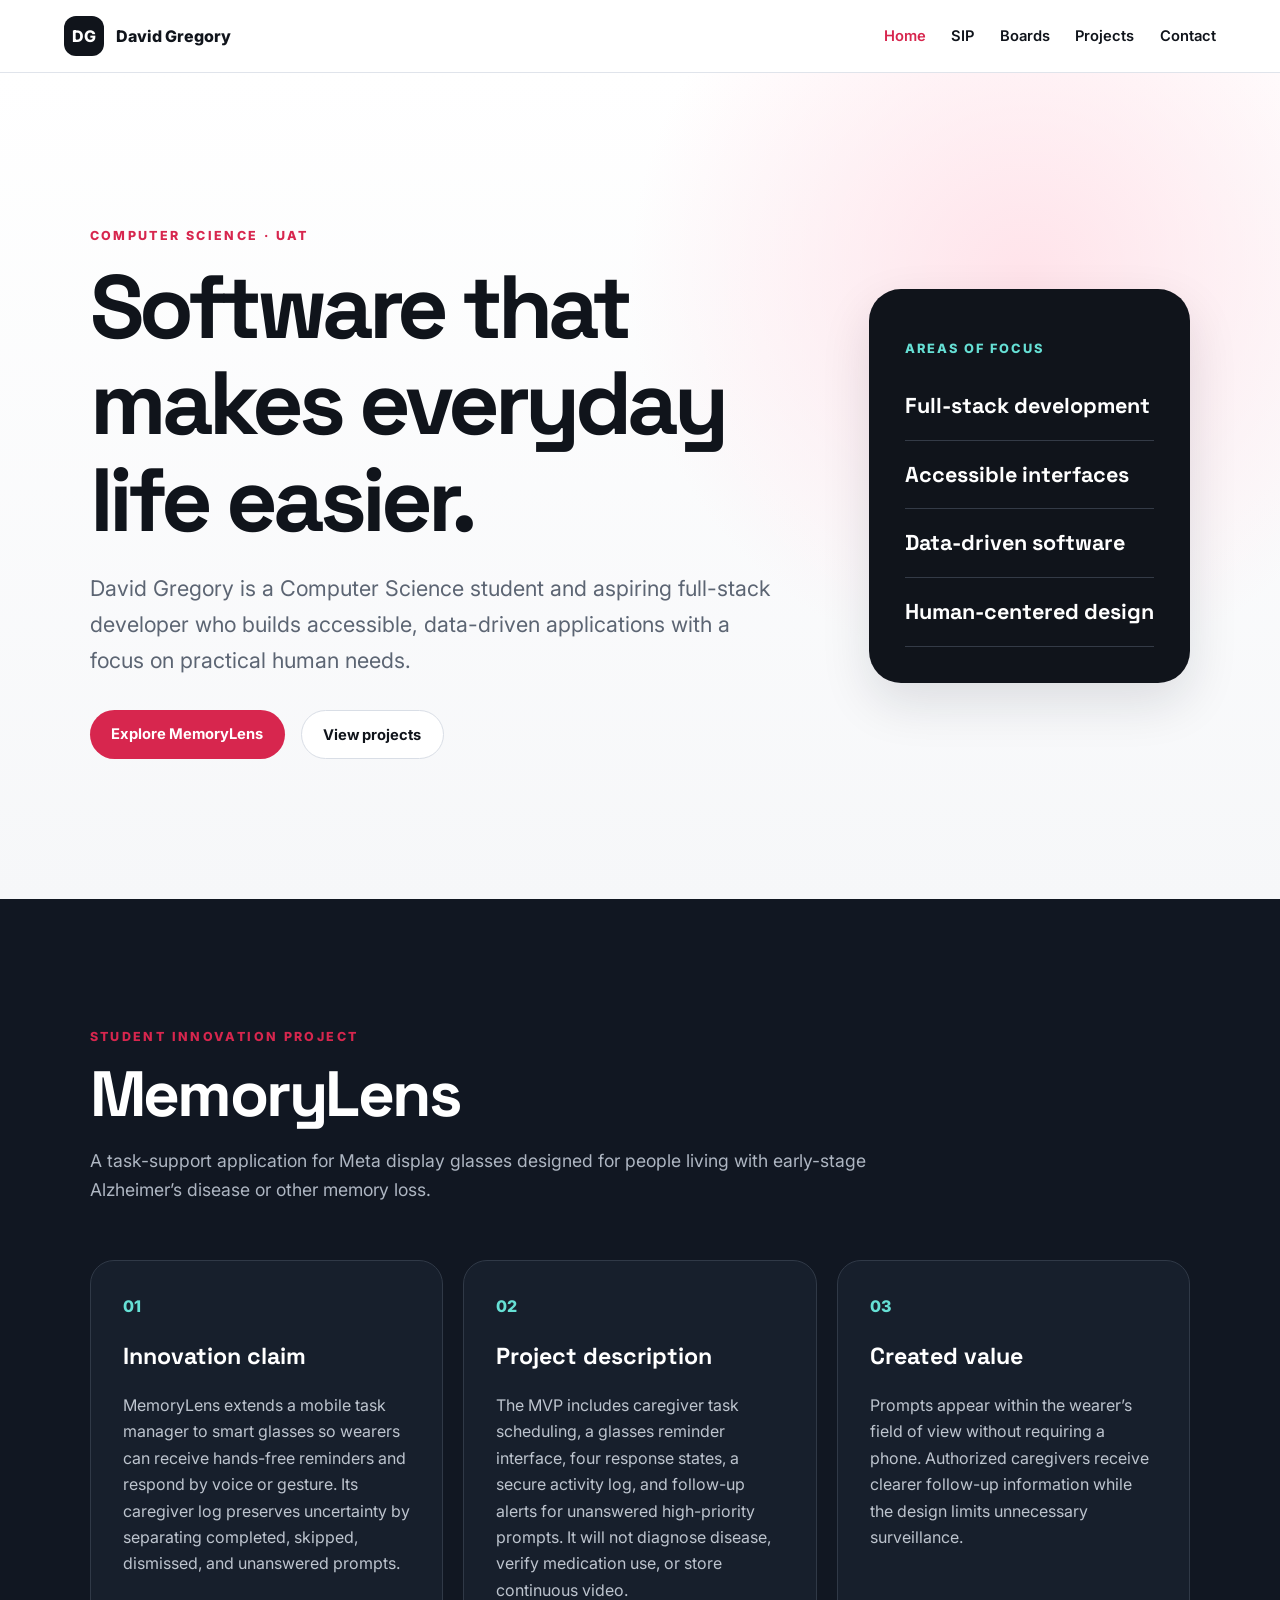
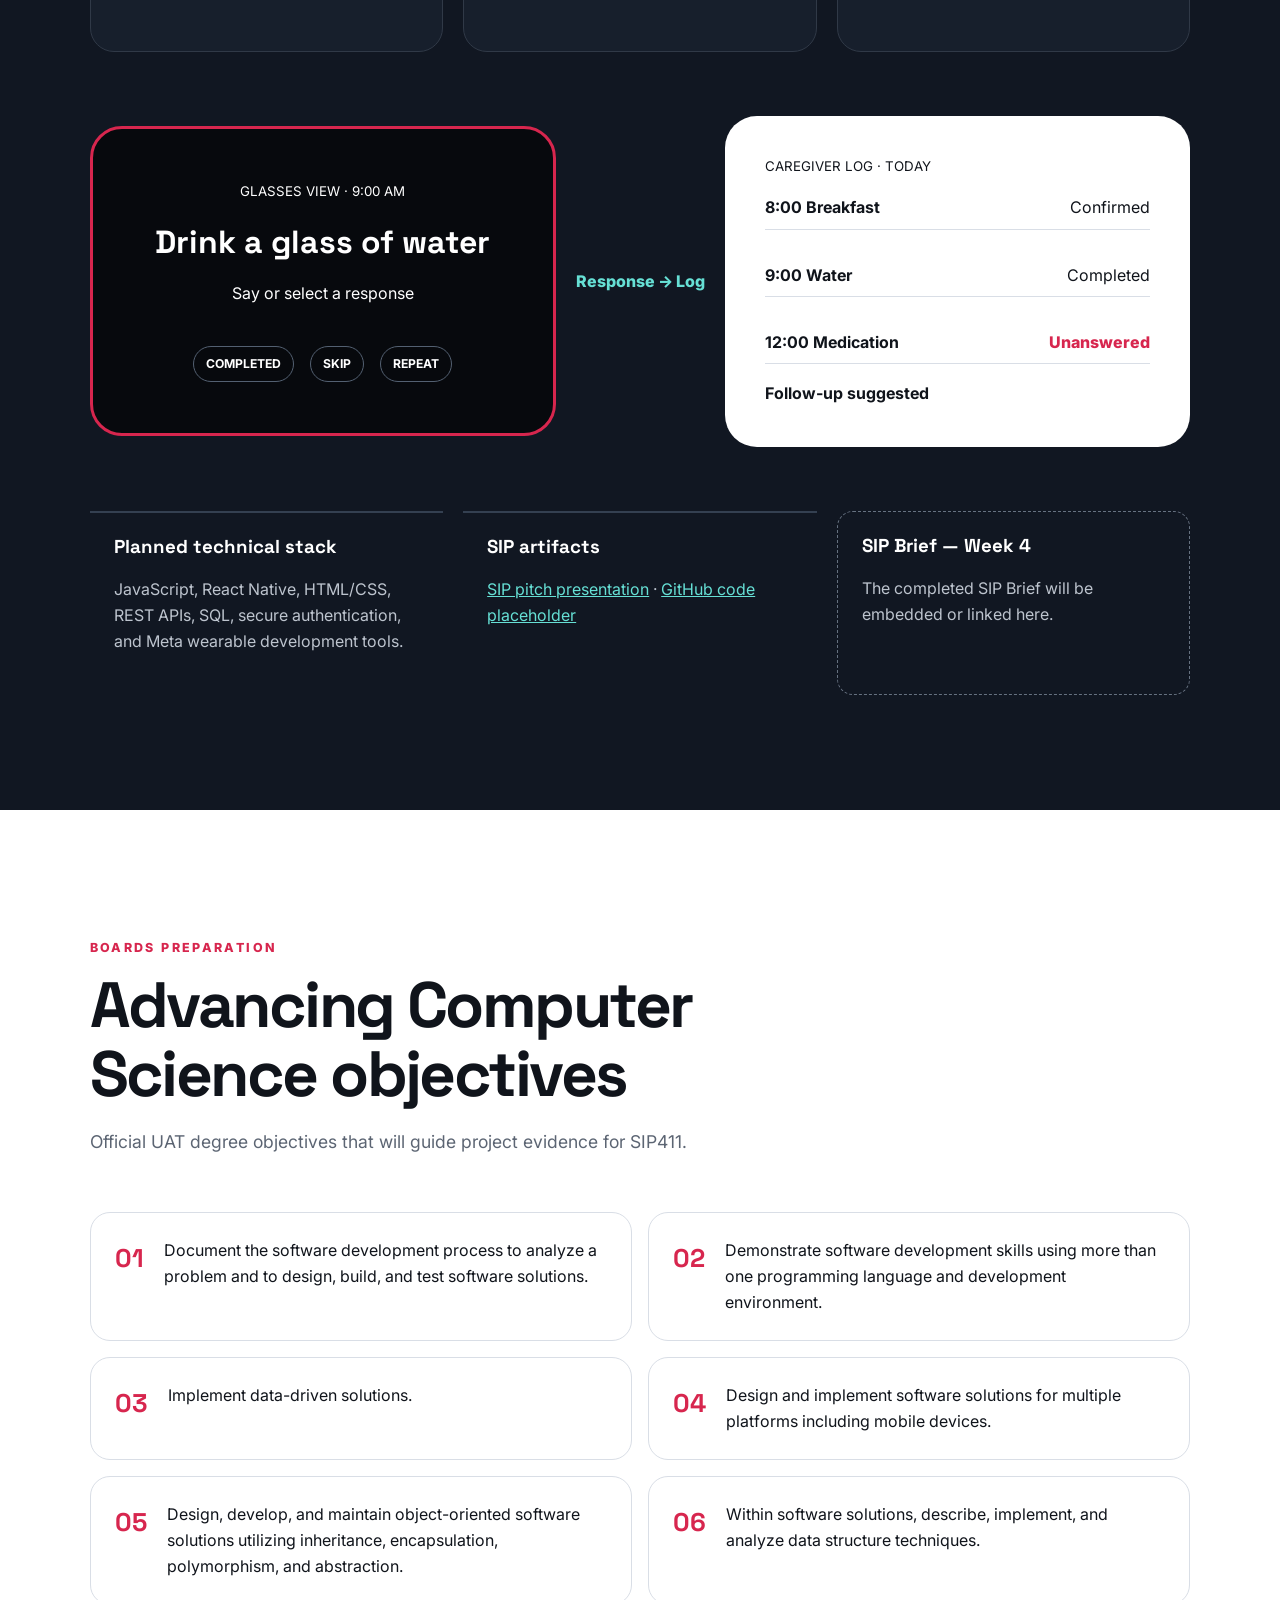
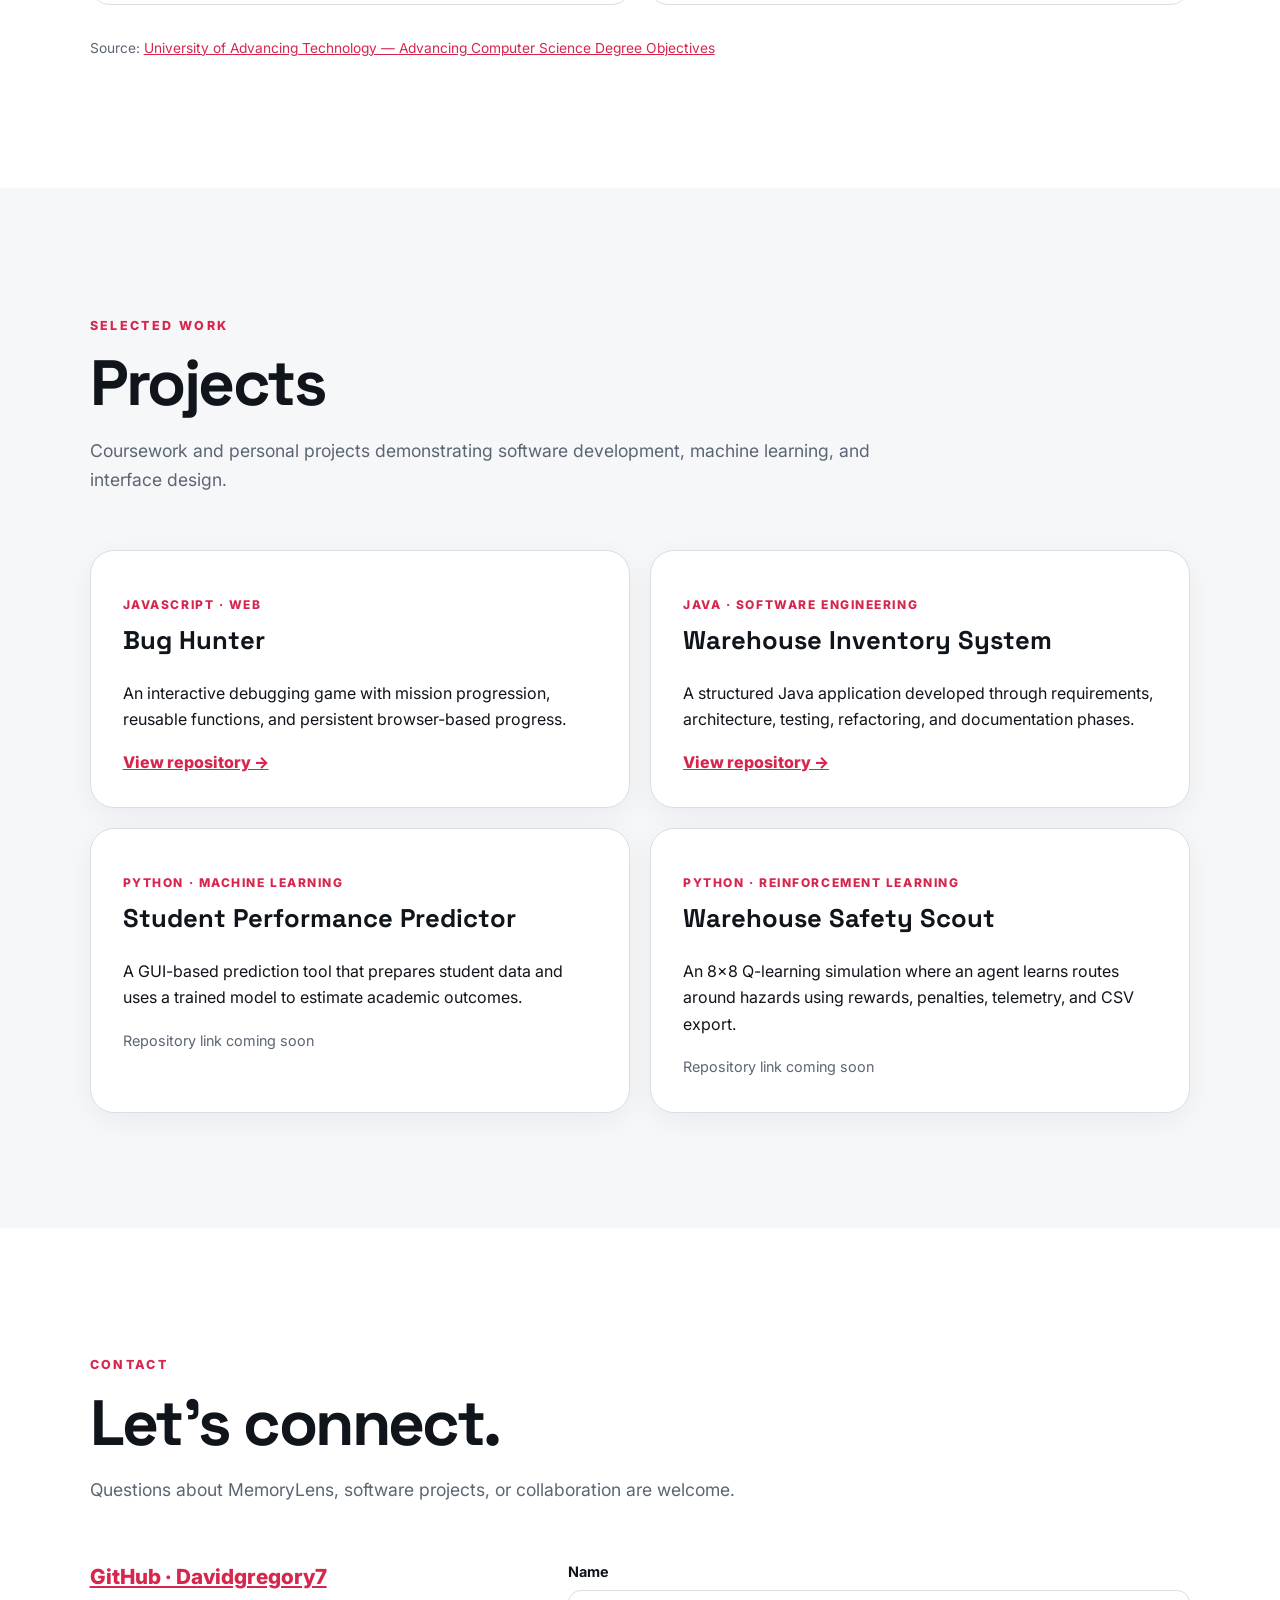
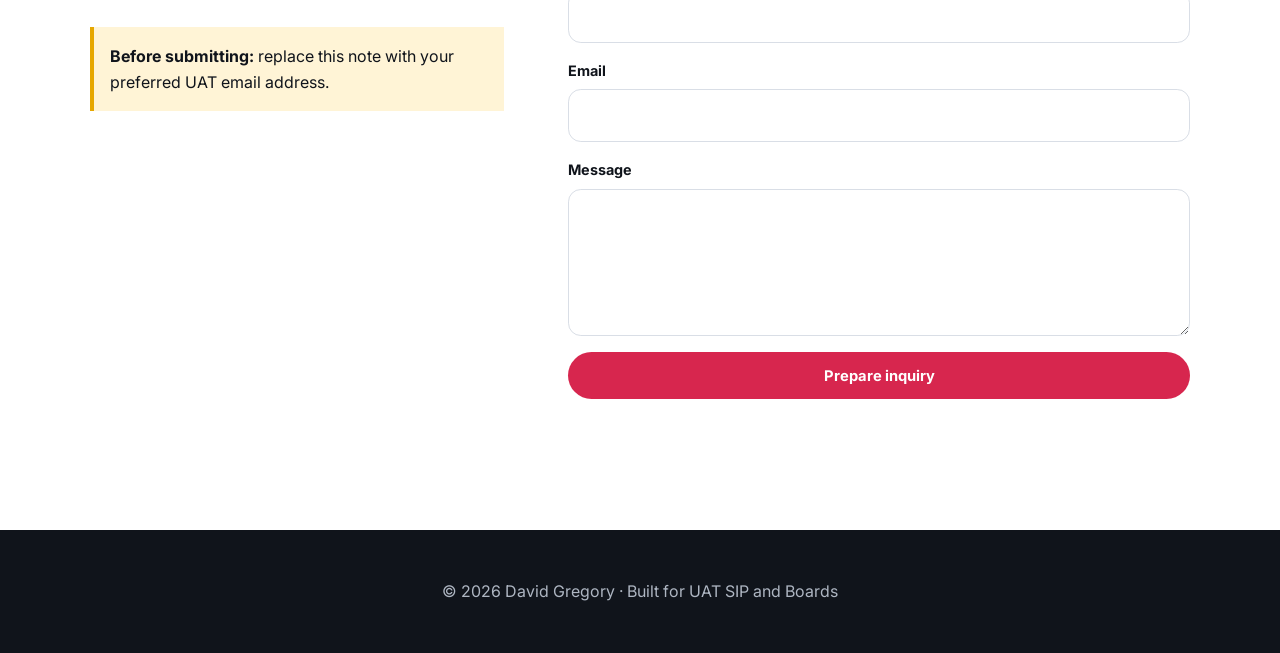
==== index.html @ b99864e5 "Add files via upload Create SIP Portfolio Website" ====
<!doctype html>
<html lang="en">
<head>
  <meta charset="utf-8">
  <meta name="viewport" content="width=device-width, initial-scale=1">
  <meta name="description" content="David Gregory's Computer Science portfolio and MemoryLens SIP project.">
  <title>David Gregory | Computer Science Portfolio</title>
  <link rel="preconnect" href="https://fonts.googleapis.com">
  <link rel="preconnect" href="https://fonts.gstatic.com" crossorigin>
  <link href="https://fonts.googleapis.com/css2?family=Inter:wght@400;500;600;700;800&family=Space+Grotesk:wght@500;600;700&display=swap" rel="stylesheet">
  <link rel="stylesheet" href="styles.css">
  <script src="script.js" defer></script>
</head>
<body>
  <header class="site-header">
    <a class="brand" href="#home" aria-label="David Gregory home"><span>DG</span> David Gregory</a>
    <button class="menu-button" aria-expanded="false" aria-controls="site-nav">Menu</button>
    <nav id="site-nav" aria-label="Primary navigation">
      <a href="#home">Home</a><a href="#sip">SIP</a><a href="#boards">Boards</a><a href="#projects">Projects</a><a href="#contact">Contact</a>
    </nav>
  </header>

  <main>
    <section id="home" class="hero section">
      <div class="hero-copy reveal">
        <p class="eyebrow">Computer Science · UAT</p>
        <h1>Software that makes everyday life easier.</h1>
        <p class="lead">David Gregory is a Computer Science student and aspiring full-stack developer who builds accessible, data-driven applications with a focus on practical human needs.</p>
        <div class="actions"><a class="button primary" href="#sip">Explore MemoryLens</a><a class="button secondary" href="#projects">View projects</a></div>
      </div>
      <div class="hero-card reveal" aria-label="Areas of focus">
        <p>Areas of focus</p>
        <strong>Full-stack development</strong><strong>Accessible interfaces</strong><strong>Data-driven software</strong><strong>Human-centered design</strong>
      </div>
    </section>

    <section id="sip" class="section dark-section">
      <div class="section-heading reveal"><p class="eyebrow">Student Innovation Project</p><h2>MemoryLens</h2><p>A task-support application for Meta display glasses designed for people living with early-stage Alzheimer’s disease or other memory loss.</p></div>
      <div class="feature-grid">
        <article class="feature reveal"><span>01</span><h3>Innovation claim</h3><p>MemoryLens extends a mobile task manager to smart glasses so wearers can receive hands-free reminders and respond by voice or gesture. Its caregiver log preserves uncertainty by separating completed, skipped, dismissed, and unanswered prompts.</p></article>
        <article class="feature reveal"><span>02</span><h3>Project description</h3><p>The MVP includes caregiver task scheduling, a glasses reminder interface, four response states, a secure activity log, and follow-up alerts for unanswered high-priority prompts. It will not diagnose disease, verify medication use, or store continuous video.</p></article>
        <article class="feature reveal"><span>03</span><h3>Created value</h3><p>Prompts appear within the wearer’s field of view without requiring a phone. Authorized caregivers receive clearer follow-up information while the design limits unnecessary surveillance.</p></article>
      </div>

      <div class="prototype reveal">
        <div class="glasses-card"><small>GLASSES VIEW · 9:00 AM</small><h3>Drink a glass of water</h3><p>Say or select a response</p><div class="response-row"><b>Completed</b><b>Skip</b><b>Repeat</b></div></div>
        <div class="flow" aria-hidden="true">Response → Log</div>
        <div class="log-card"><small>CAREGIVER LOG · TODAY</small><p><b>8:00 Breakfast</b><span>Confirmed</span></p><p><b>9:00 Water</b><span>Completed</span></p><p><b>12:00 Medication</b><span class="warning">Unanswered</span></p><strong>Follow-up suggested</strong></div>
      </div>

      <div class="resource-grid reveal">
        <div><h3>Planned technical stack</h3><p>JavaScript, React Native, HTML/CSS, REST APIs, SQL, secure authentication, and Meta wearable development tools.</p></div>
        <div><h3>SIP artifacts</h3><p><a href="assets/MemoryLens-SIP-Pitch.pptx">SIP pitch presentation</a> · <a href="https://github.com/Davidgregory7" target="_blank" rel="noreferrer">GitHub code placeholder</a></p></div>
        <div class="placeholder"><h3>SIP Brief — Week 4</h3><p>The completed SIP Brief will be embedded or linked here.</p></div>
      </div>
    </section>

    <section id="boards" class="section">
      <div class="section-heading reveal"><p class="eyebrow">Boards Preparation</p><h2>Advancing Computer Science objectives</h2><p>Official UAT degree objectives that will guide project evidence for SIP411.</p></div>
      <ol class="objectives">
        <li class="reveal"><span>01</span><p>Document the software development process to analyze a problem and to design, build, and test software solutions.</p></li>
        <li class="reveal"><span>02</span><p>Demonstrate software development skills using more than one programming language and development environment.</p></li>
        <li class="reveal"><span>03</span><p>Implement data-driven solutions.</p></li>
        <li class="reveal"><span>04</span><p>Design and implement software solutions for multiple platforms including mobile devices.</p></li>
        <li class="reveal"><span>05</span><p>Design, develop, and maintain object-oriented software solutions utilizing inheritance, encapsulation, polymorphism, and abstraction.</p></li>
        <li class="reveal"><span>06</span><p>Within software solutions, describe, implement, and analyze data structure techniques.</p></li>
      </ol>
      <p class="source-note">Source: <a href="https://www.uat.edu/computer-science-degree" target="_blank" rel="noreferrer">University of Advancing Technology — Advancing Computer Science Degree Objectives</a></p>
    </section>

    <section id="projects" class="section soft-section">
      <div class="section-heading reveal"><p class="eyebrow">Selected Work</p><h2>Projects</h2><p>Coursework and personal projects demonstrating software development, machine learning, and interface design.</p></div>
      <div class="project-grid">
        <article class="project reveal"><p class="tag">JavaScript · Web</p><h3>Bug Hunter</h3><p>An interactive debugging game with mission progression, reusable functions, and persistent browser-based progress.</p><a href="https://github.com/Davidgregory7/CSC256/tree/main/BugHunter-FinalProject" target="_blank" rel="noreferrer">View repository →</a></article>
        <article class="project reveal"><p class="tag">Java · Software Engineering</p><h3>Warehouse Inventory System</h3><p>A structured Java application developed through requirements, architecture, testing, refactoring, and documentation phases.</p><a href="https://github.com/Davidgregory7/CSC318" target="_blank" rel="noreferrer">View repository →</a></article>
        <article class="project reveal"><p class="tag">Python · Machine Learning</p><h3>Student Performance Predictor</h3><p>A GUI-based prediction tool that prepares student data and uses a trained model to estimate academic outcomes.</p><span>Repository link coming soon</span></article>
        <article class="project reveal"><p class="tag">Python · Reinforcement Learning</p><h3>Warehouse Safety Scout</h3><p>An 8×8 Q-learning simulation where an agent learns routes around hazards using rewards, penalties, telemetry, and CSV export.</p><span>Repository link coming soon</span></article>
      </div>
    </section>

    <section id="contact" class="section contact-section">
      <div class="section-heading reveal"><p class="eyebrow">Contact</p><h2>Let’s connect.</h2><p>Questions about MemoryLens, software projects, or collaboration are welcome.</p></div>
      <div class="contact-layout">
        <div class="contact-links reveal"><a href="https://github.com/Davidgregory7" target="_blank" rel="noreferrer">GitHub · Davidgregory7</a><p class="needs-update"><b>Before submitting:</b> replace this note with your preferred UAT email address.</p></div>
        <form class="contact-form reveal" id="contact-form">
          <label>Name<input name="name" autocomplete="name" required></label>
          <label>Email<input type="email" name="email" autocomplete="email" required></label>
          <label>Message<textarea name="message" rows="5" required></textarea></label>
          <button class="button primary" type="submit">Prepare inquiry</button><p id="form-status" aria-live="polite"></p>
        </form>
      </div>
    </section>
  </main>
  <footer><p>© <span id="year"></span> David Gregory · Built for UAT SIP and Boards</p></footer>
</body>
</html>
---- styles.css ----
:root{--ink:#10141b;--muted:#5c6573;--paper:#f6f7f9;--white:#fff;--accent:#d7264e;--accent2:#8b1538;--line:#d9dee6;--dark:#111722;--cyan:#66e0d5;--shadow:0 20px 50px rgba(15,23,42,.12)}*{box-sizing:border-box}html{scroll-behavior:smooth;scroll-padding-top:90px}body{margin:0;color:var(--ink);background:var(--white);font-family:Inter,system-ui,sans-serif;line-height:1.65}a{color:inherit}h1,h2,h3{font-family:"Space Grotesk",sans-serif;line-height:1.08;margin-top:0}h1{font-size:clamp(3rem,7vw,6.4rem);letter-spacing:-.055em;margin-bottom:1.4rem}h2{font-size:clamp(2.3rem,5vw,4.5rem);letter-spacing:-.04em;margin-bottom:1rem}.site-header{position:sticky;top:0;z-index:10;display:flex;align-items:center;justify-content:space-between;padding:1rem clamp(1.25rem,5vw,5rem);background:rgba(255,255,255,.9);backdrop-filter:blur(18px);border-bottom:1px solid rgba(217,222,230,.8)}.brand{display:flex;align-items:center;gap:.75rem;font-weight:800;text-decoration:none}.brand span{display:grid;place-items:center;width:2.5rem;height:2.5rem;background:var(--ink);color:#fff;border-radius:.75rem}.site-header nav{display:flex;gap:1.6rem}.site-header nav a{text-decoration:none;font-weight:600;font-size:.92rem}.site-header nav a:hover,.site-header nav a.active{color:var(--accent)}.menu-button{display:none}.section{padding:clamp(5rem,9vw,9rem) clamp(1.25rem,7vw,7rem)}.hero{min-height:calc(100vh - 74px);display:grid;grid-template-columns:1.5fr .7fr;align-items:center;gap:clamp(3rem,7vw,8rem);background:radial-gradient(circle at 80% 25%,#ffe3ea 0,transparent 33%),linear-gradient(180deg,#fff,var(--paper))}.eyebrow{text-transform:uppercase;letter-spacing:.19em;font-size:.78rem;font-weight:800;color:var(--accent)}.lead{max-width:720px;font-size:clamp(1.05rem,1.7vw,1.35rem);color:var(--muted)}.actions{display:flex;gap:1rem;flex-wrap:wrap;margin-top:2rem}.button{display:inline-flex;justify-content:center;border:0;border-radius:999px;padding:.9rem 1.35rem;font:700 .92rem Inter;text-decoration:none;cursor:pointer}.primary{background:var(--accent);color:#fff}.primary:hover{background:var(--accent2)}.secondary{border:1px solid var(--line);background:#fff}.hero-card{display:flex;flex-direction:column;gap:1rem;background:var(--ink);color:#fff;border-radius:2rem;padding:2.25rem;box-shadow:var(--shadow);transform:rotate(2deg)}.hero-card p{color:var(--cyan);font-size:.8rem;text-transform:uppercase;letter-spacing:.16em;font-weight:800}.hero-card strong{font-family:"Space Grotesk";font-size:1.35rem;border-bottom:1px solid #343b47;padding-bottom:1rem}.section-heading{max-width:800px;margin-bottom:3.5rem}.section-heading>p:last-child{font-size:1.1rem;color:var(--muted)}.dark-section{background:var(--dark);color:#fff}.dark-section .section-heading>p:last-child{color:#aeb6c2}.feature-grid,.project-grid,.resource-grid{display:grid;grid-template-columns:repeat(3,1fr);gap:1.25rem}.feature{padding:2rem;border:1px solid #303947;border-radius:1.5rem;background:#171f2c}.feature>span{color:var(--cyan);font-weight:800}.feature h3{font-size:1.45rem;margin-top:1.5rem}.feature p{color:#bdc4ce}.prototype{display:grid;grid-template-columns:1fr auto 1fr;align-items:center;gap:1.25rem;margin:4rem 0}.glasses-card,.log-card{min-height:310px;border-radius:2rem;padding:2.5rem;display:flex;flex-direction:column;justify-content:center}.glasses-card{background:#07090d;border:3px solid var(--accent);text-align:center}.glasses-card h3{font-size:2rem;margin:1.4rem 0 .25rem}.response-row{display:flex;justify-content:center;gap:1rem;flex-wrap:wrap;margin-top:1.5rem}.response-row b{padding:.45rem .75rem;border:1px solid #536071;border-radius:999px;font-size:.76rem;text-transform:uppercase}.log-card{background:#fff;color:var(--ink)}.log-card p{display:flex;justify-content:space-between;border-bottom:1px solid var(--line);padding-bottom:.5rem}.warning{color:var(--accent);font-weight:800}.flow{color:var(--cyan);font-weight:800}.resource-grid>div{padding:1.5rem;border-top:2px solid #344051}.resource-grid p{color:#bdc4ce}.resource-grid a{color:var(--cyan)}.placeholder{border:1px dashed #667180!important;border-radius:1rem}.objectives{list-style:none;padding:0;display:grid;grid-template-columns:1fr 1fr;gap:1rem}.objectives li{display:grid;grid-template-columns:auto 1fr;gap:1.25rem;padding:1.5rem;border:1px solid var(--line);border-radius:1.25rem}.objectives span{font-family:"Space Grotesk";font-size:1.6rem;color:var(--accent);font-weight:700}.objectives p{margin:0}.source-note{margin-top:2rem;color:var(--muted);font-size:.86rem}.source-note a{color:var(--accent)}.soft-section{background:var(--paper)}.project-grid{grid-template-columns:repeat(2,1fr)}.project{background:#fff;border:1px solid var(--line);border-radius:1.5rem;padding:2rem;box-shadow:0 8px 30px rgba(15,23,42,.05)}.project h3{font-size:1.6rem}.project .tag{color:var(--accent);font-size:.75rem;text-transform:uppercase;letter-spacing:.13em;font-weight:800}.project a{font-weight:800;color:var(--accent)}.project span{color:var(--muted);font-size:.9rem}.contact-section{background:#fff}.contact-layout{display:grid;grid-template-columns:.8fr 1.2fr;gap:4rem}.contact-links a{font-size:1.3rem;font-weight:800;color:var(--accent)}.needs-update{margin-top:2rem;padding:1rem;background:#fff4d6;border-left:4px solid #e6a700}.contact-form{display:grid;gap:1rem}.contact-form label{font-weight:700;font-size:.9rem}.contact-form input,.contact-form textarea{display:block;width:100%;margin-top:.4rem;border:1px solid var(--line);border-radius:.8rem;padding:.85rem;font:inherit}.contact-form input:focus,.contact-form textarea:focus{outline:3px solid rgba(215,38,78,.18);border-color:var(--accent)}#form-status{margin:0;color:var(--muted)}footer{padding:2rem;text-align:center;background:var(--ink);color:#aeb6c2}.reveal{opacity:0;transform:translateY(18px);transition:opacity .6s ease,transform .6s ease}.reveal.visible{opacity:1;transform:none}@media (prefers-reduced-motion:reduce){html{scroll-behavior:auto}.reveal{opacity:1;transform:none;transition:none}}@media(max-width:850px){.hero,.contact-layout{grid-template-columns:1fr}.feature-grid,.resource-grid{grid-template-columns:1fr}.prototype{grid-template-columns:1fr}.flow{text-align:center}.objectives,.project-grid{grid-template-columns:1fr}.menu-button{display:block;background:var(--ink);color:#fff;border:0;border-radius:.6rem;padding:.6rem .85rem}.site-header nav{display:none;position:absolute;top:100%;left:0;right:0;flex-direction:column;background:#fff;padding:1.25rem;border-bottom:1px solid var(--line)}.site-header nav.open{display:flex}.hero-card{transform:none}}
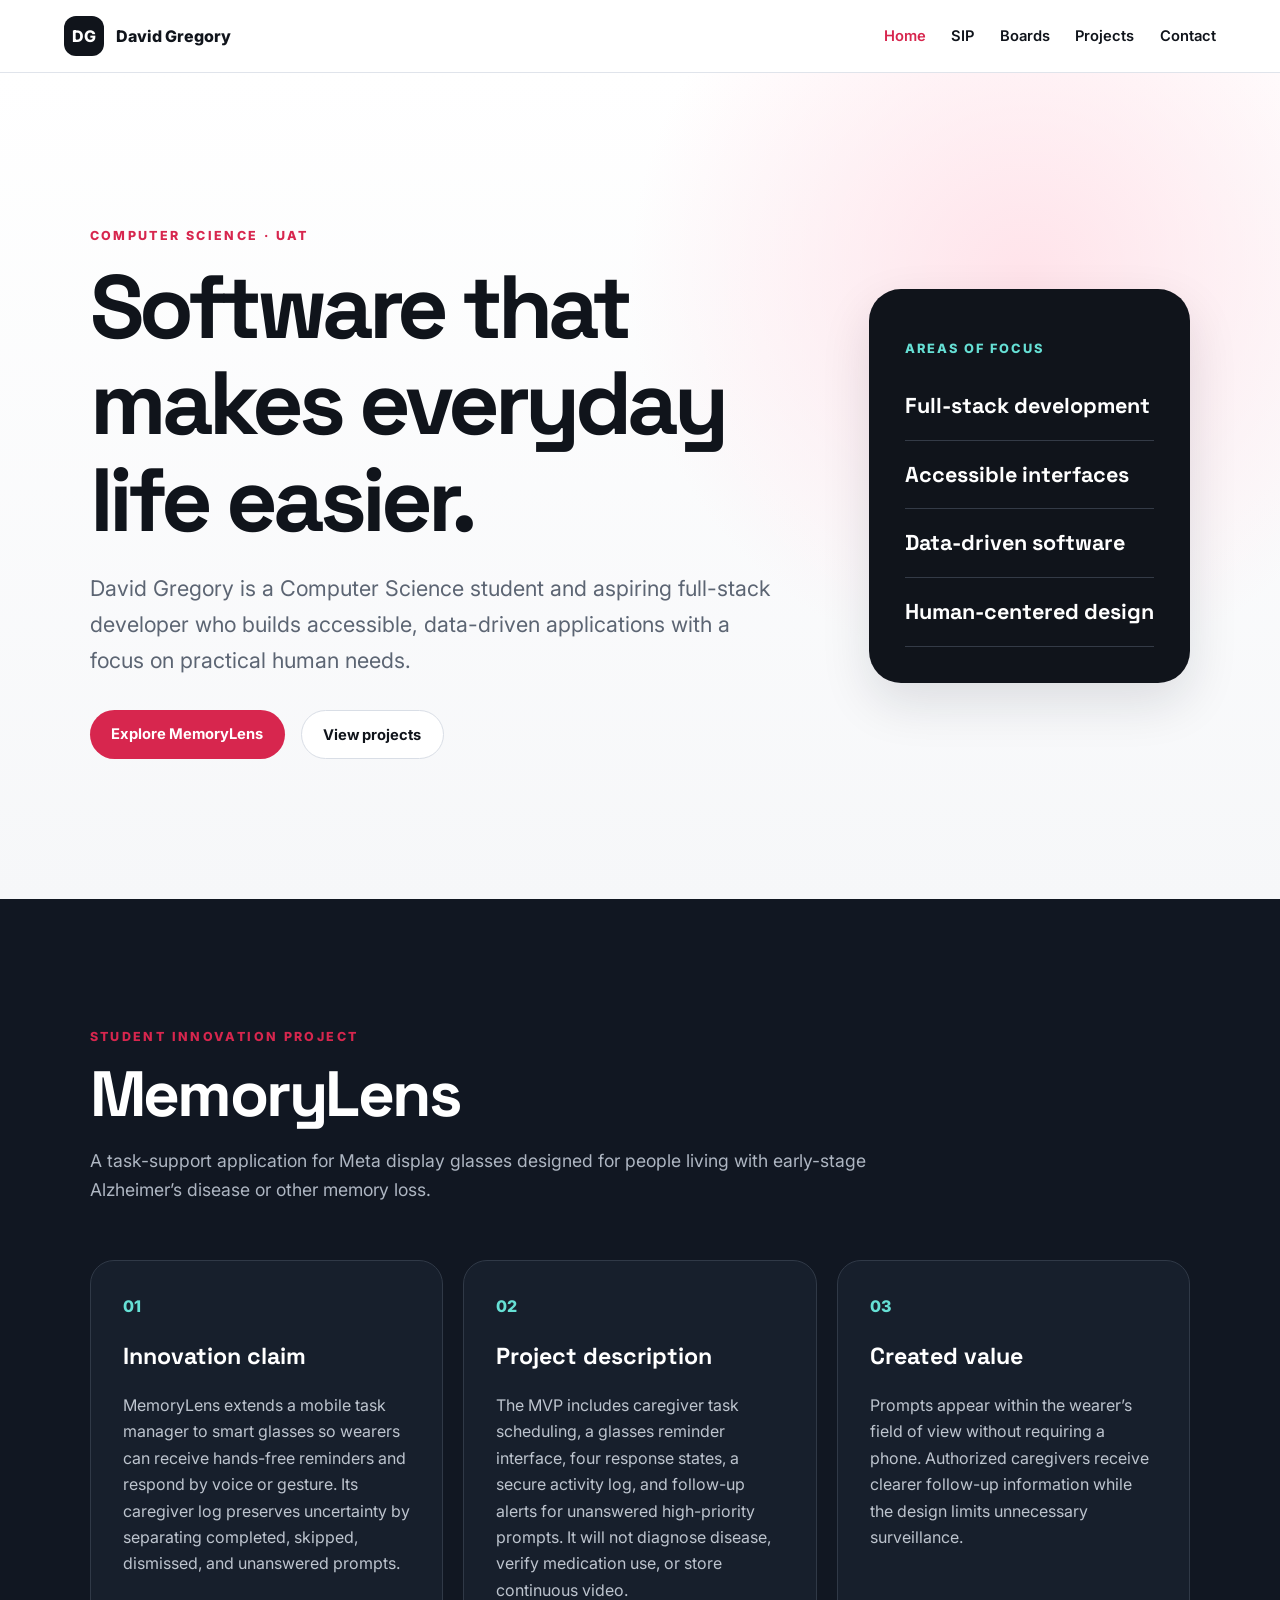
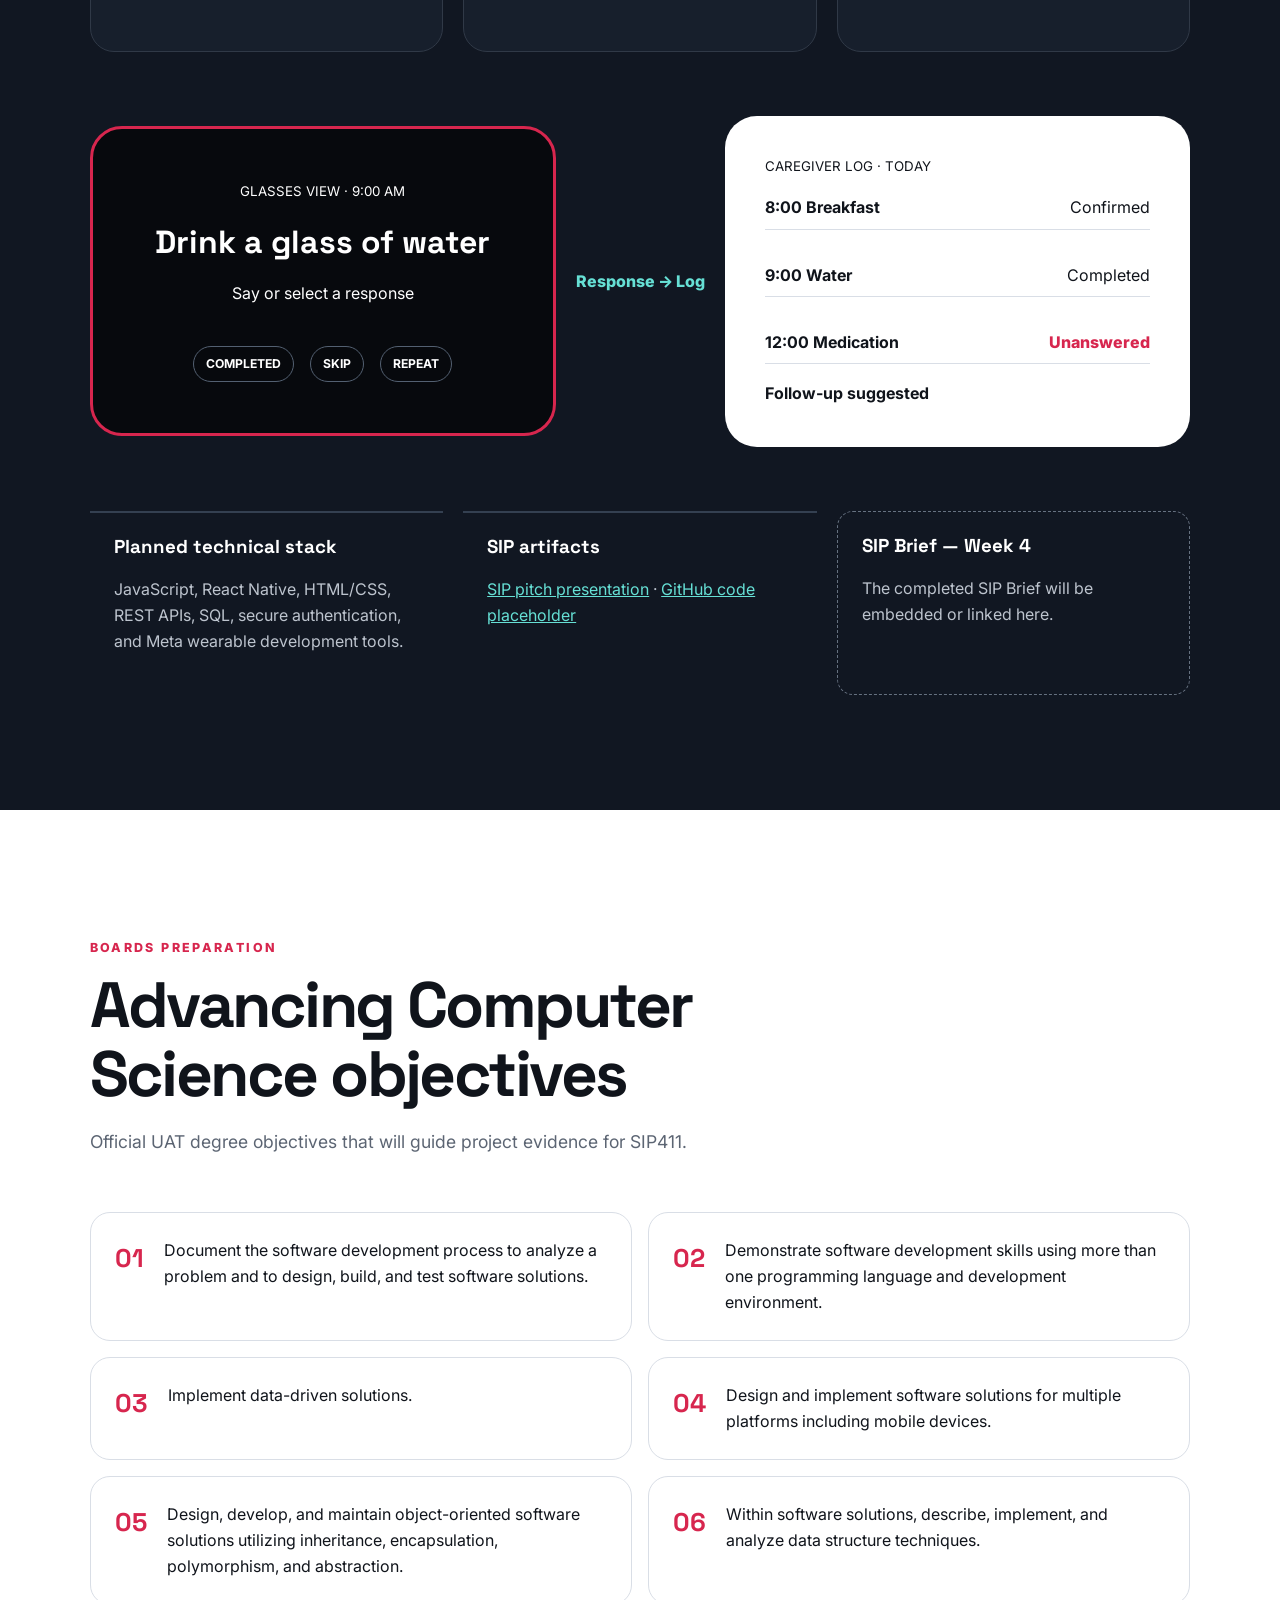
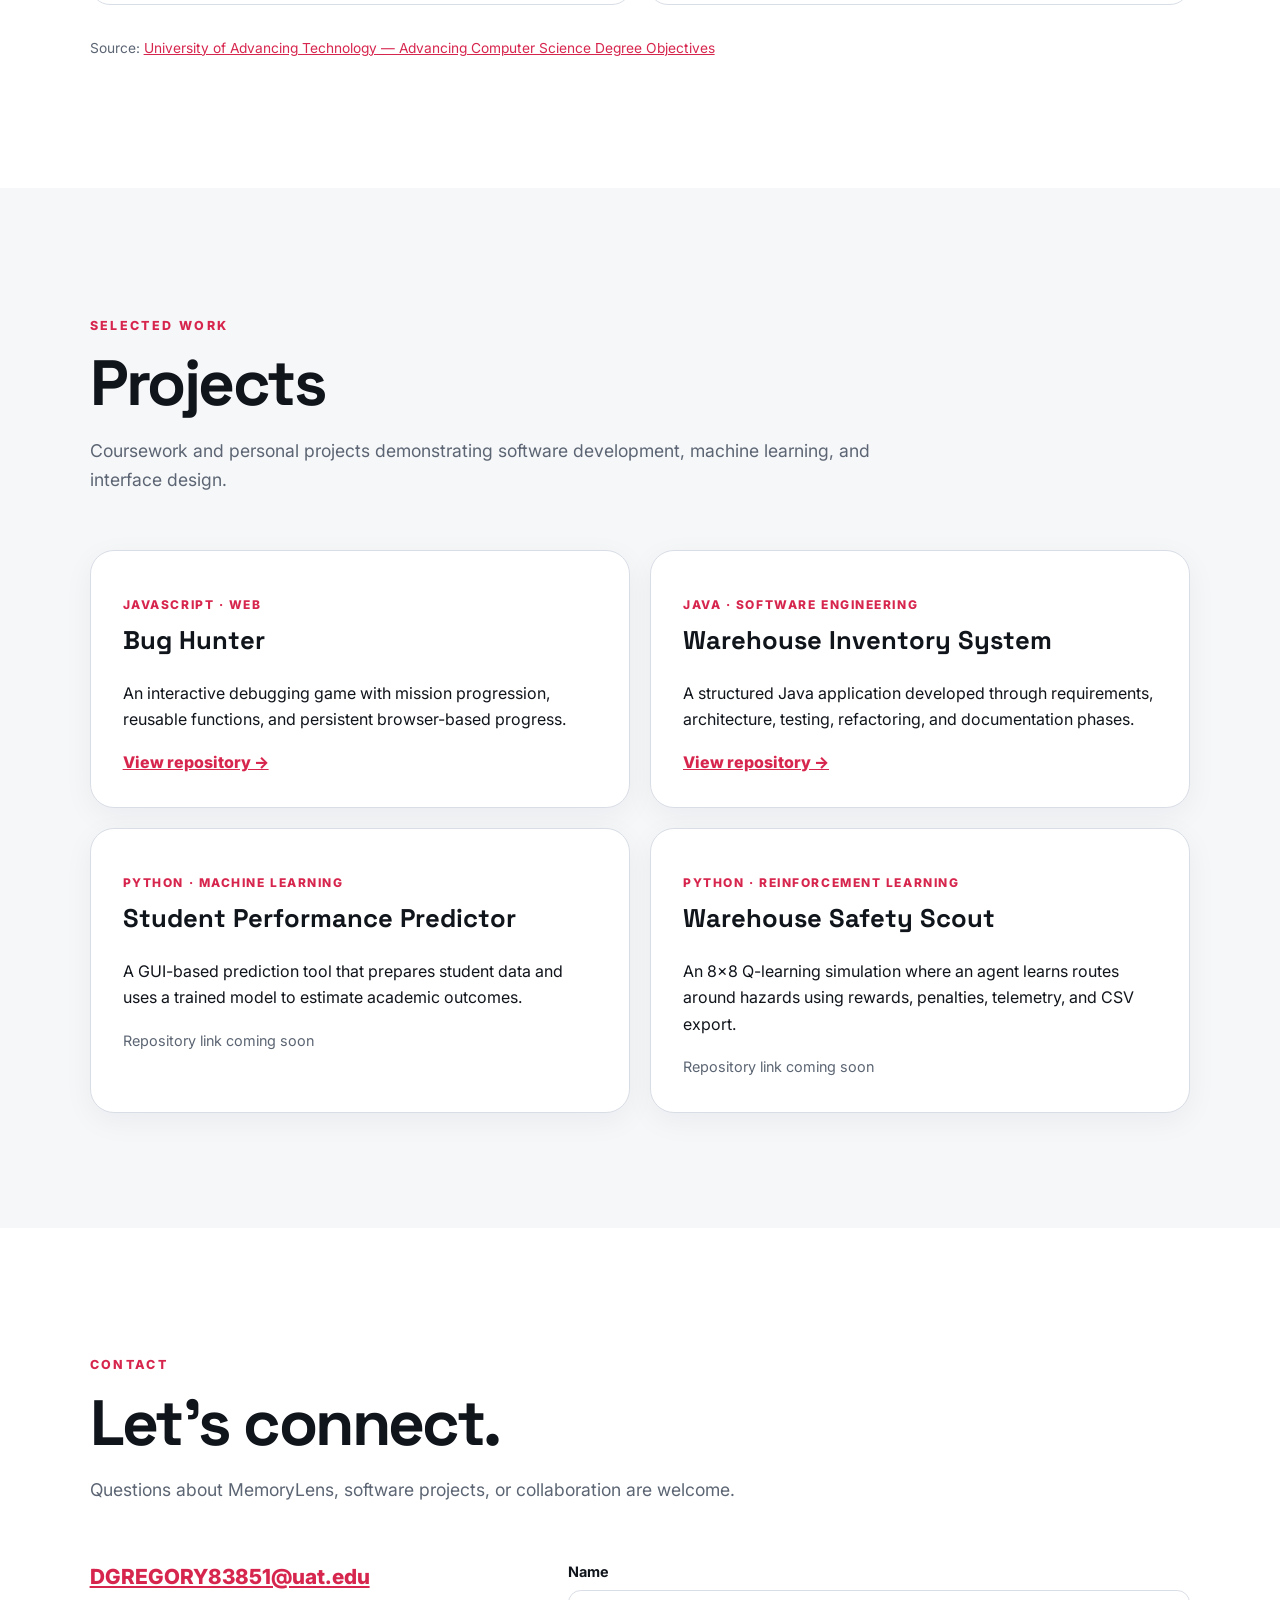
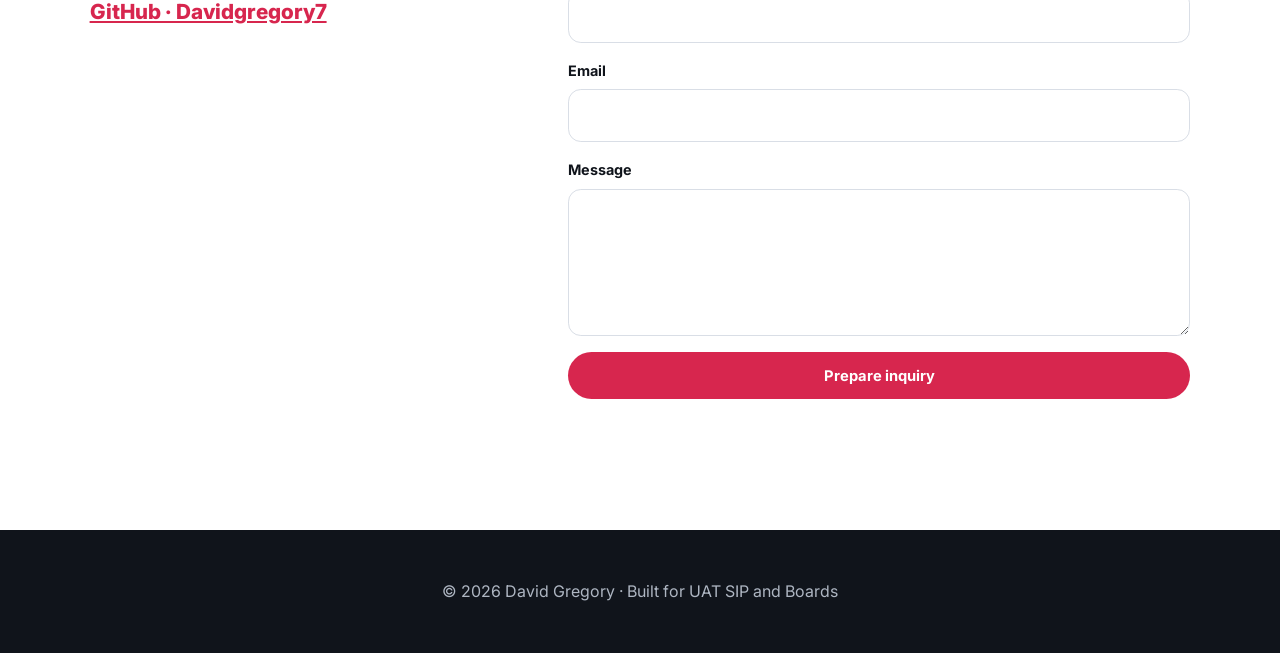
==== commit a572e82b: "Add UAT contact email Updated contact section with email address and GitHub link." ====
--- a/index.html
+++ b/index.html
@@ -50,7 +50,7 @@
 
       <div class="resource-grid reveal">
         <div><h3>Planned technical stack</h3><p>JavaScript, React Native, HTML/CSS, REST APIs, SQL, secure authentication, and Meta wearable development tools.</p></div>
-        <div><h3>SIP artifacts</h3><p><a href="assets/MemoryLens-SIP-Pitch.pptx">SIP pitch presentation</a> · <a href="https://github.com/Davidgregory7" target="_blank" rel="noreferrer">GitHub code placeholder</a></p></div>
+        <div><h3>SIP artifacts</h3><p><a href="MemoryLens-SIP-Pitch.pptx">SIP pitch presentation</a> · <a href="https://github.com/Davidgregory7" target="_blank" rel="noreferrer">GitHub code placeholder</a></p></div>
         <div class="placeholder"><h3>SIP Brief — Week 4</h3><p>The completed SIP Brief will be embedded or linked here.</p></div>
       </div>
     </section>
@@ -81,7 +81,11 @@
     <section id="contact" class="section contact-section">
       <div class="section-heading reveal"><p class="eyebrow">Contact</p><h2>Let’s connect.</h2><p>Questions about MemoryLens, software projects, or collaboration are welcome.</p></div>
       <div class="contact-layout">
-        <div class="contact-links reveal"><a href="https://github.com/Davidgregory7" target="_blank" rel="noreferrer">GitHub · Davidgregory7</a><p class="needs-update"><b>Before submitting:</b> replace this note with your preferred UAT email address.</p></div>
+        <div class="contact-links reveal">
+  <a href="mailto:DGREGORY83851@uat.edu">DGREGORY83851@uat.edu</a>
+  <br>
+  <a href="https://github.com/Davidgregory7" target="_blank" rel="noreferrer">GitHub · Davidgregory7</a>
+</div>
         <form class="contact-form reveal" id="contact-form">
           <label>Name<input name="name" autocomplete="name" required></label>
           <label>Email<input type="email" name="email" autocomplete="email" required></label>
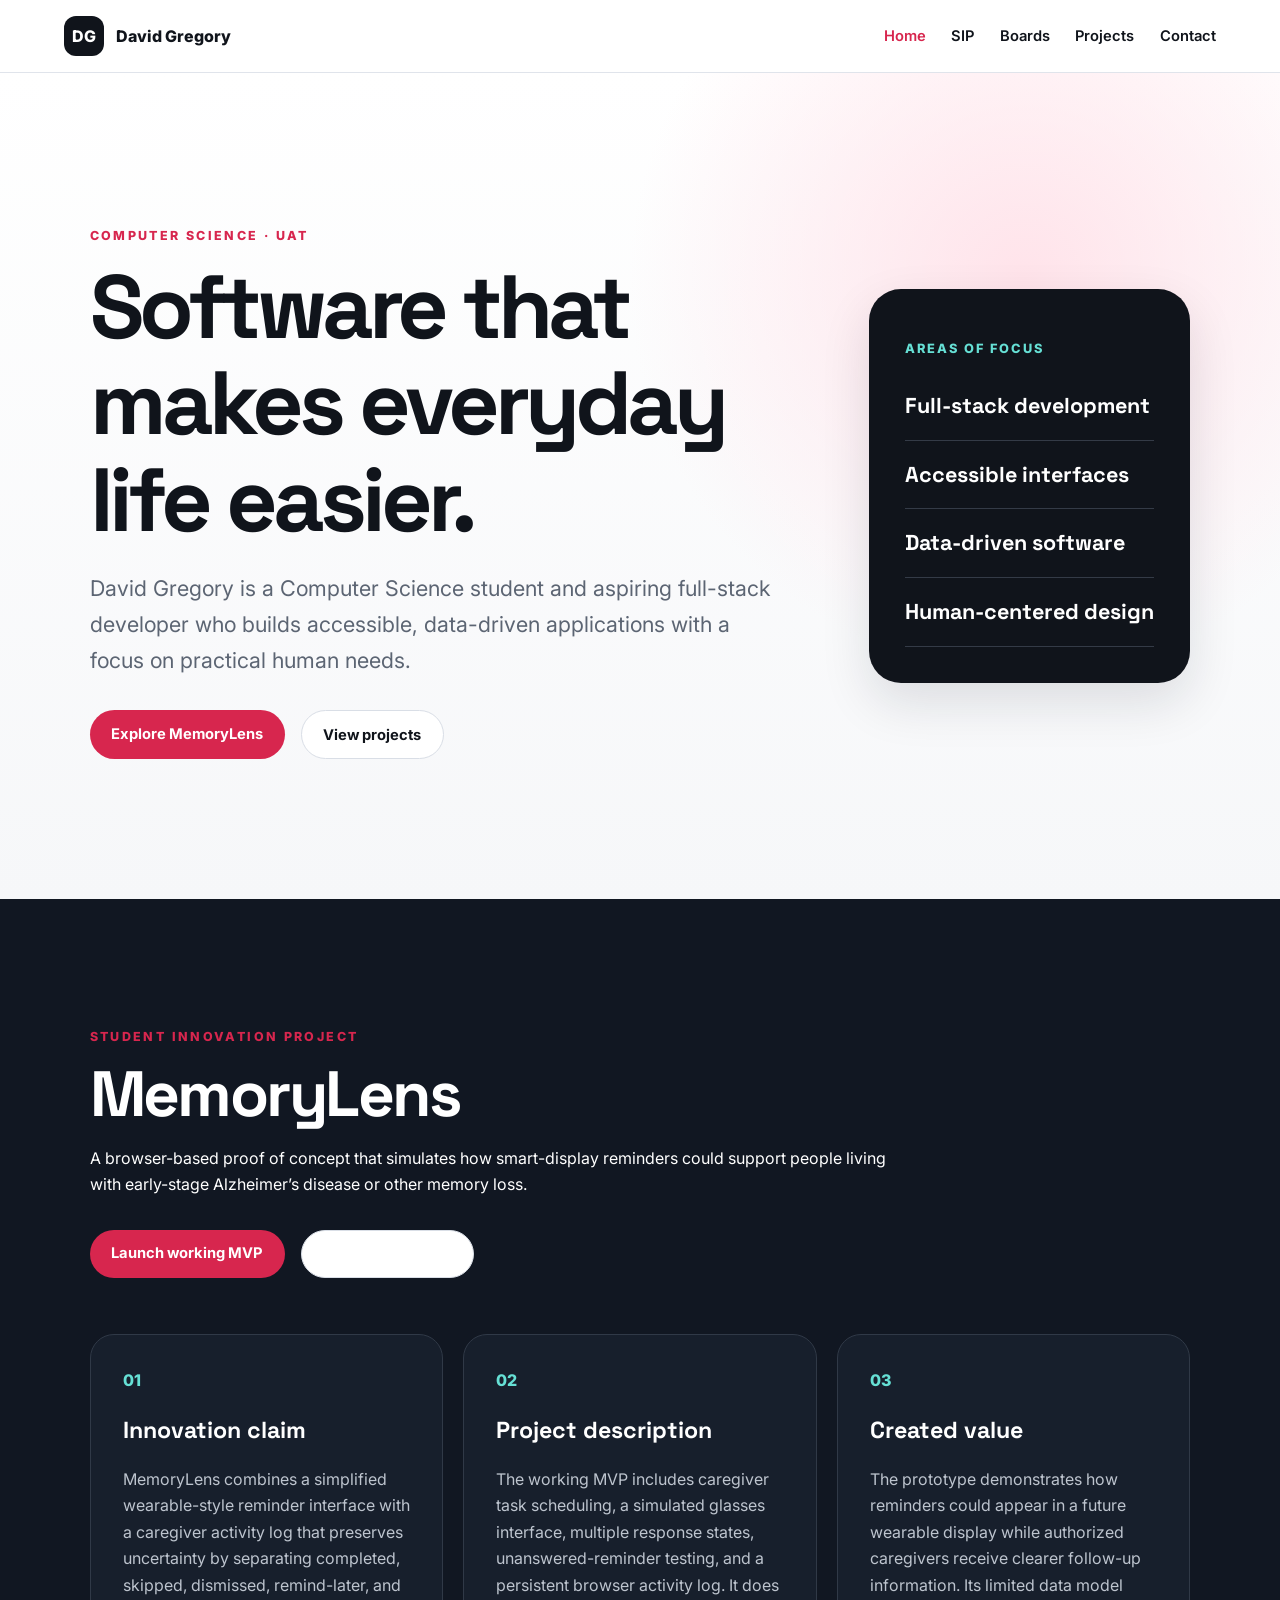
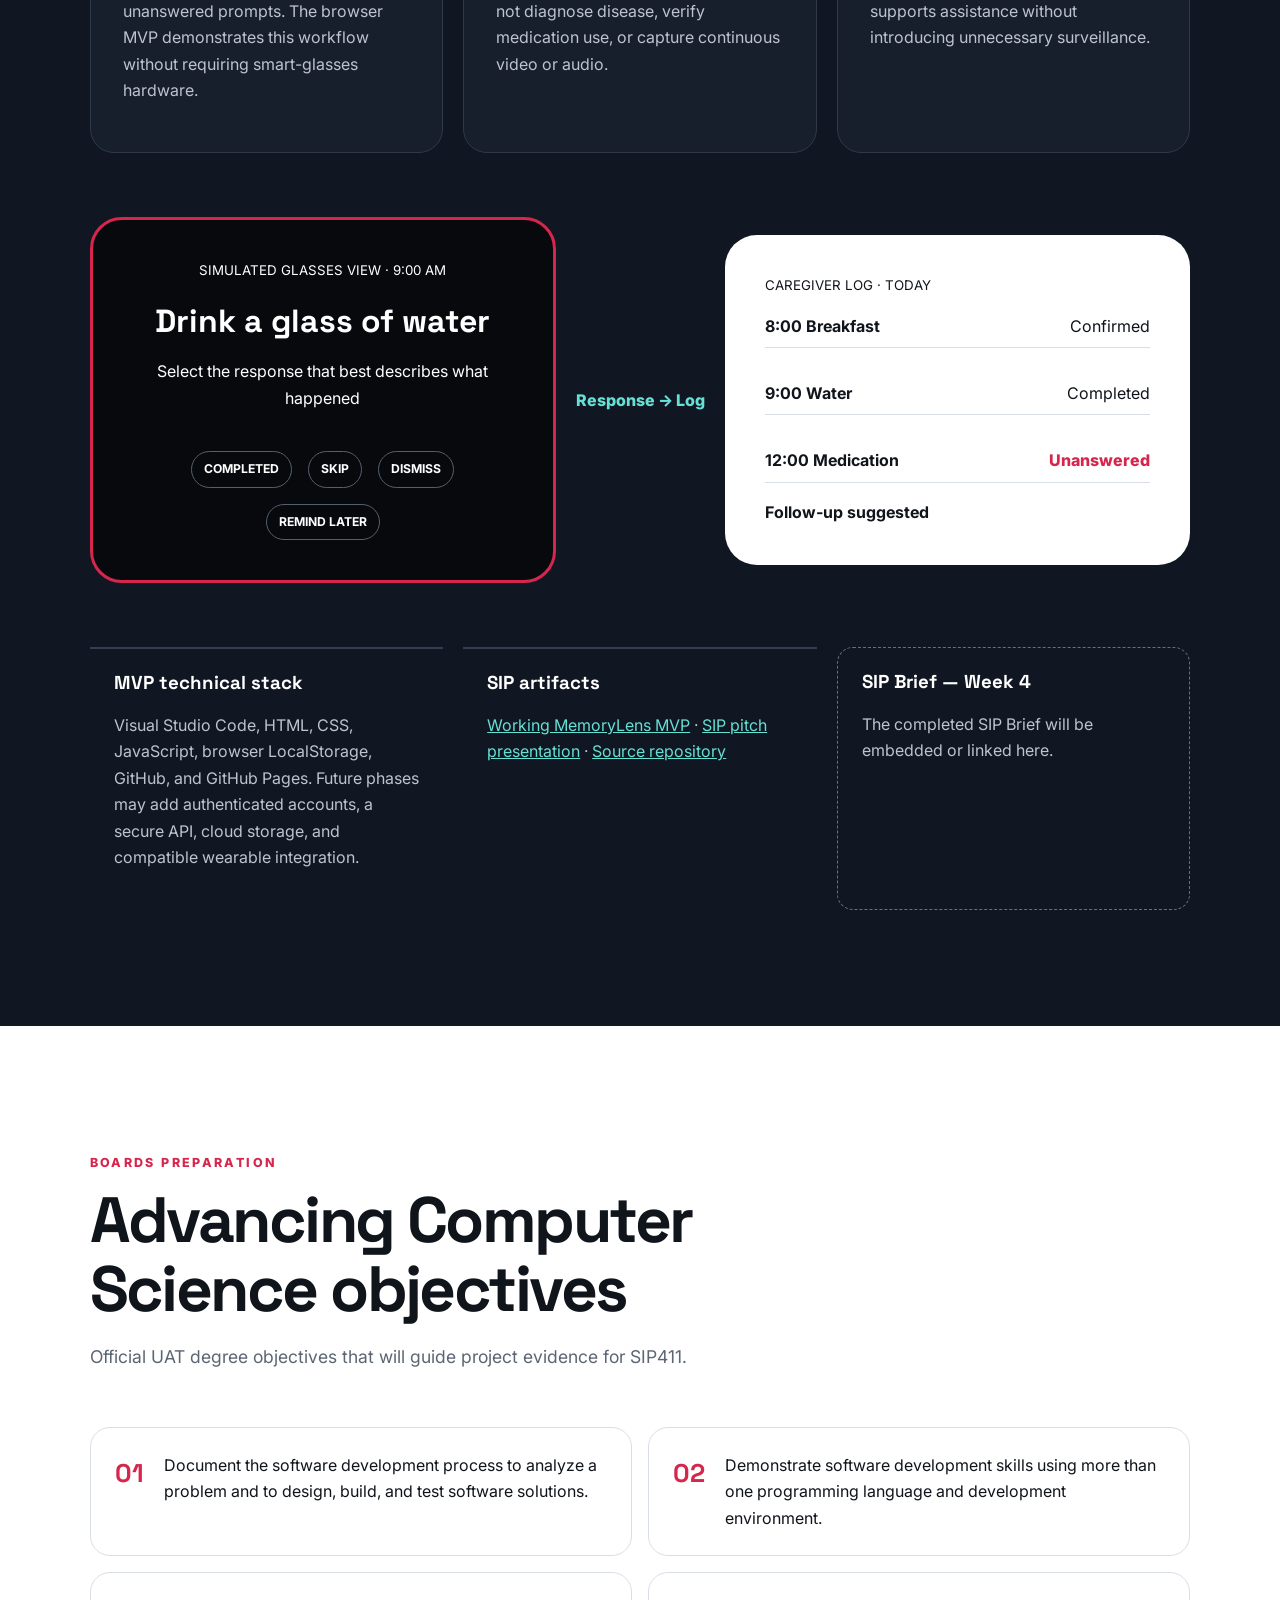
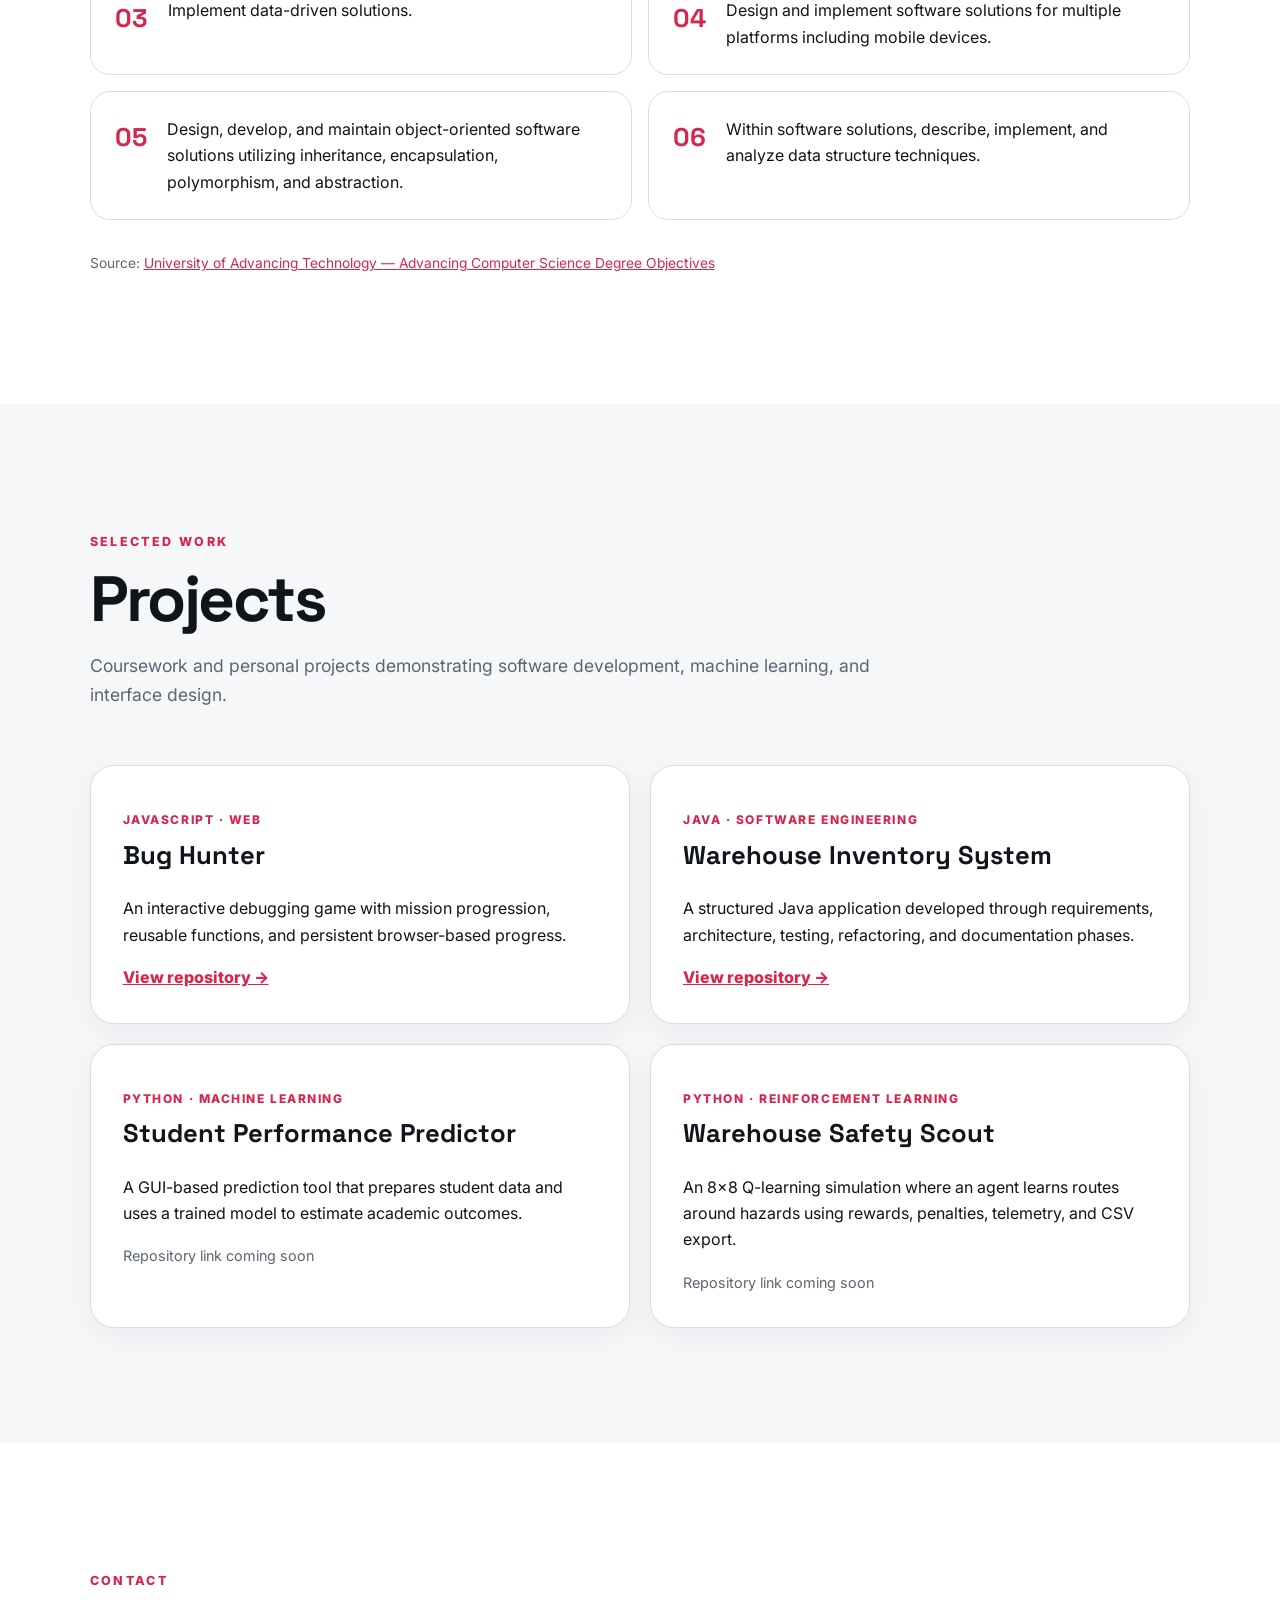
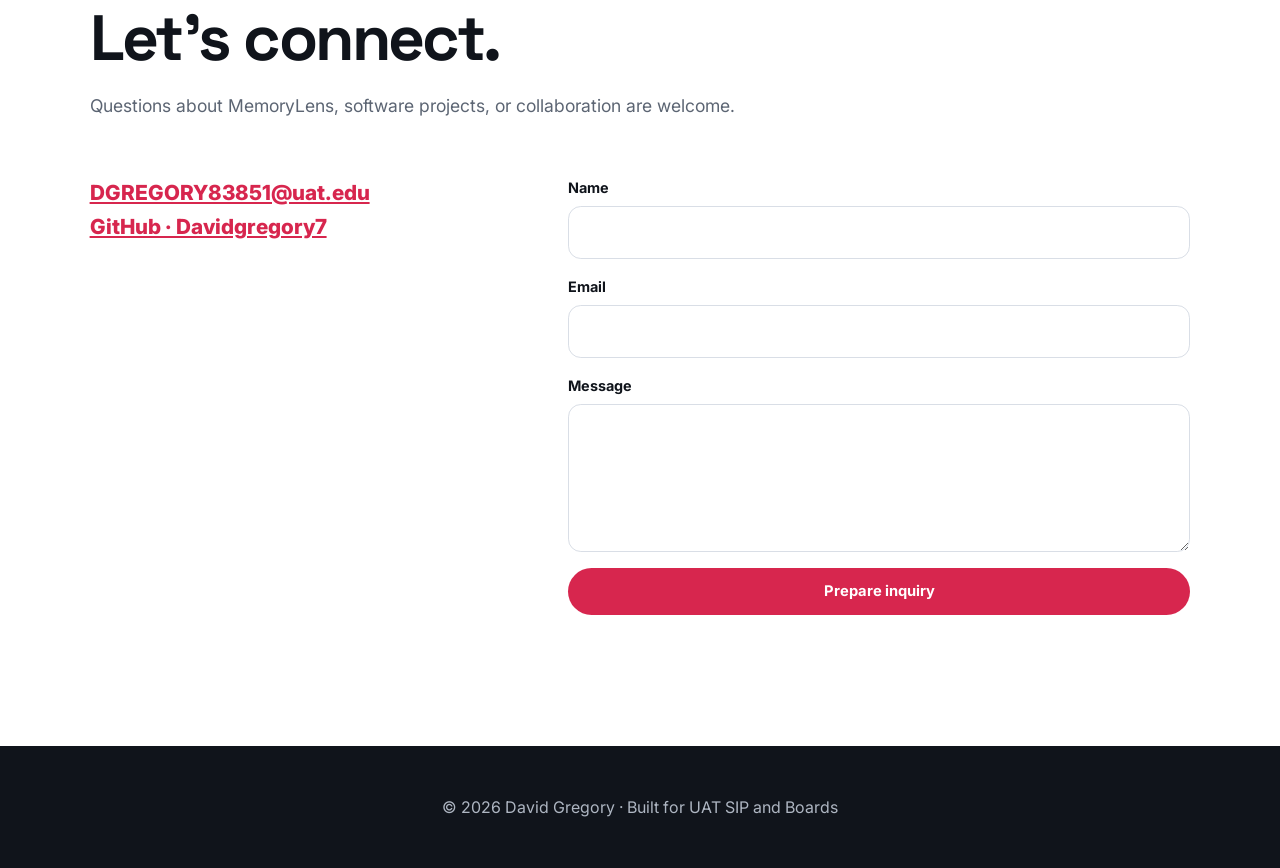
==== commit 160127e3: "Integrate working MemoryLens MVP into SIP portfolio" ====
--- a/index.html
+++ b/index.html
@@ -35,22 +35,22 @@
     </section>
 
     <section id="sip" class="section dark-section">
-      <div class="section-heading reveal"><p class="eyebrow">Student Innovation Project</p><h2>MemoryLens</h2><p>A task-support application for Meta display glasses designed for people living with early-stage Alzheimer’s disease or other memory loss.</p></div>
+      <div class="section-heading reveal"><p class="eyebrow">Student Innovation Project</p><h2>MemoryLens</h2><p>A browser-based proof of concept that simulates how smart-display reminders could support people living with early-stage Alzheimer’s disease or other memory loss.</p><div class="actions"><a class="button primary" href="mvp.html">Launch working MVP</a><a class="button secondary" href="https://github.com/Davidgregory7/SIP-Portfolio" target="_blank" rel="noreferrer">View source code</a></div></div>
       <div class="feature-grid">
-        <article class="feature reveal"><span>01</span><h3>Innovation claim</h3><p>MemoryLens extends a mobile task manager to smart glasses so wearers can receive hands-free reminders and respond by voice or gesture. Its caregiver log preserves uncertainty by separating completed, skipped, dismissed, and unanswered prompts.</p></article>
-        <article class="feature reveal"><span>02</span><h3>Project description</h3><p>The MVP includes caregiver task scheduling, a glasses reminder interface, four response states, a secure activity log, and follow-up alerts for unanswered high-priority prompts. It will not diagnose disease, verify medication use, or store continuous video.</p></article>
-        <article class="feature reveal"><span>03</span><h3>Created value</h3><p>Prompts appear within the wearer’s field of view without requiring a phone. Authorized caregivers receive clearer follow-up information while the design limits unnecessary surveillance.</p></article>
+        <article class="feature reveal"><span>01</span><h3>Innovation claim</h3><p>MemoryLens combines a simplified wearable-style reminder interface with a caregiver activity log that preserves uncertainty by separating completed, skipped, dismissed, remind-later, and unanswered prompts. The browser MVP demonstrates this workflow without requiring smart-glasses hardware.</p></article>
+        <article class="feature reveal"><span>02</span><h3>Project description</h3><p>The working MVP includes caregiver task scheduling, a simulated glasses interface, multiple response states, unanswered-reminder testing, and a persistent browser activity log. It does not diagnose disease, verify medication use, or capture continuous video or audio.</p></article>
+        <article class="feature reveal"><span>03</span><h3>Created value</h3><p>The prototype demonstrates how reminders could appear in a future wearable display while authorized caregivers receive clearer follow-up information. Its limited data model supports assistance without introducing unnecessary surveillance.</p></article>
       </div>
 
       <div class="prototype reveal">
-        <div class="glasses-card"><small>GLASSES VIEW · 9:00 AM</small><h3>Drink a glass of water</h3><p>Say or select a response</p><div class="response-row"><b>Completed</b><b>Skip</b><b>Repeat</b></div></div>
+        <div class="glasses-card"><small>SIMULATED GLASSES VIEW · 9:00 AM</small><h3>Drink a glass of water</h3><p>Select the response that best describes what happened</p><div class="response-row"><b>Completed</b><b>Skip</b><b>Dismiss</b><b>Remind later</b></div></div>
         <div class="flow" aria-hidden="true">Response → Log</div>
         <div class="log-card"><small>CAREGIVER LOG · TODAY</small><p><b>8:00 Breakfast</b><span>Confirmed</span></p><p><b>9:00 Water</b><span>Completed</span></p><p><b>12:00 Medication</b><span class="warning">Unanswered</span></p><strong>Follow-up suggested</strong></div>
       </div>
 
       <div class="resource-grid reveal">
-        <div><h3>Planned technical stack</h3><p>JavaScript, React Native, HTML/CSS, REST APIs, SQL, secure authentication, and Meta wearable development tools.</p></div>
-        <div><h3>SIP artifacts</h3><p><a href="MemoryLens-SIP-Pitch.pptx">SIP pitch presentation</a> · <a href="https://github.com/Davidgregory7" target="_blank" rel="noreferrer">GitHub code placeholder</a></p></div>
+        <div><h3>MVP technical stack</h3><p>Visual Studio Code, HTML, CSS, JavaScript, browser LocalStorage, GitHub, and GitHub Pages. Future phases may add authenticated accounts, a secure API, cloud storage, and compatible wearable integration.</p></div>
+        <div><h3>SIP artifacts</h3><p><a href="mvp.html">Working MemoryLens MVP</a> · <a href="MemoryLens-SIP-Pitch.pptx">SIP pitch presentation</a> · <a href="https://github.com/Davidgregory7/SIP-Portfolio" target="_blank" rel="noreferrer">Source repository</a></p></div>
         <div class="placeholder"><h3>SIP Brief — Week 4</h3><p>The completed SIP Brief will be embedded or linked here.</p></div>
       </div>
     </section>
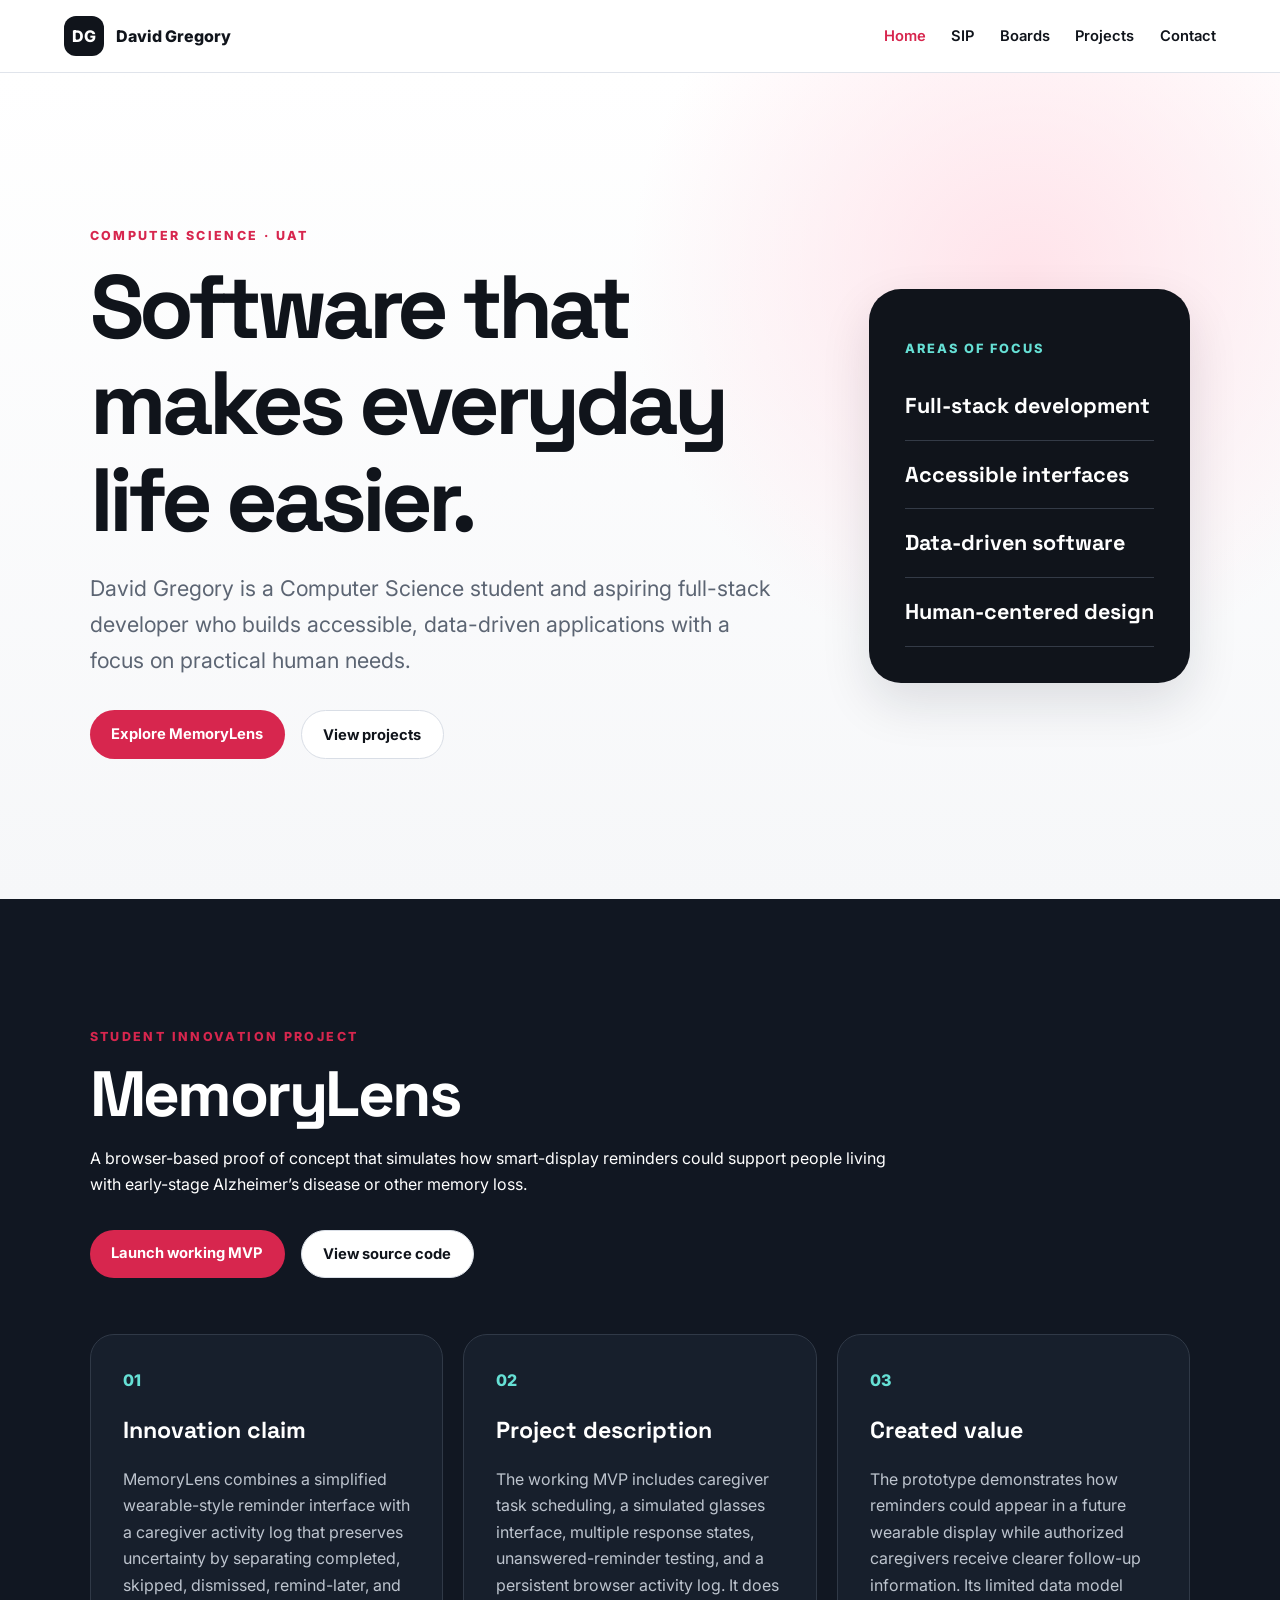
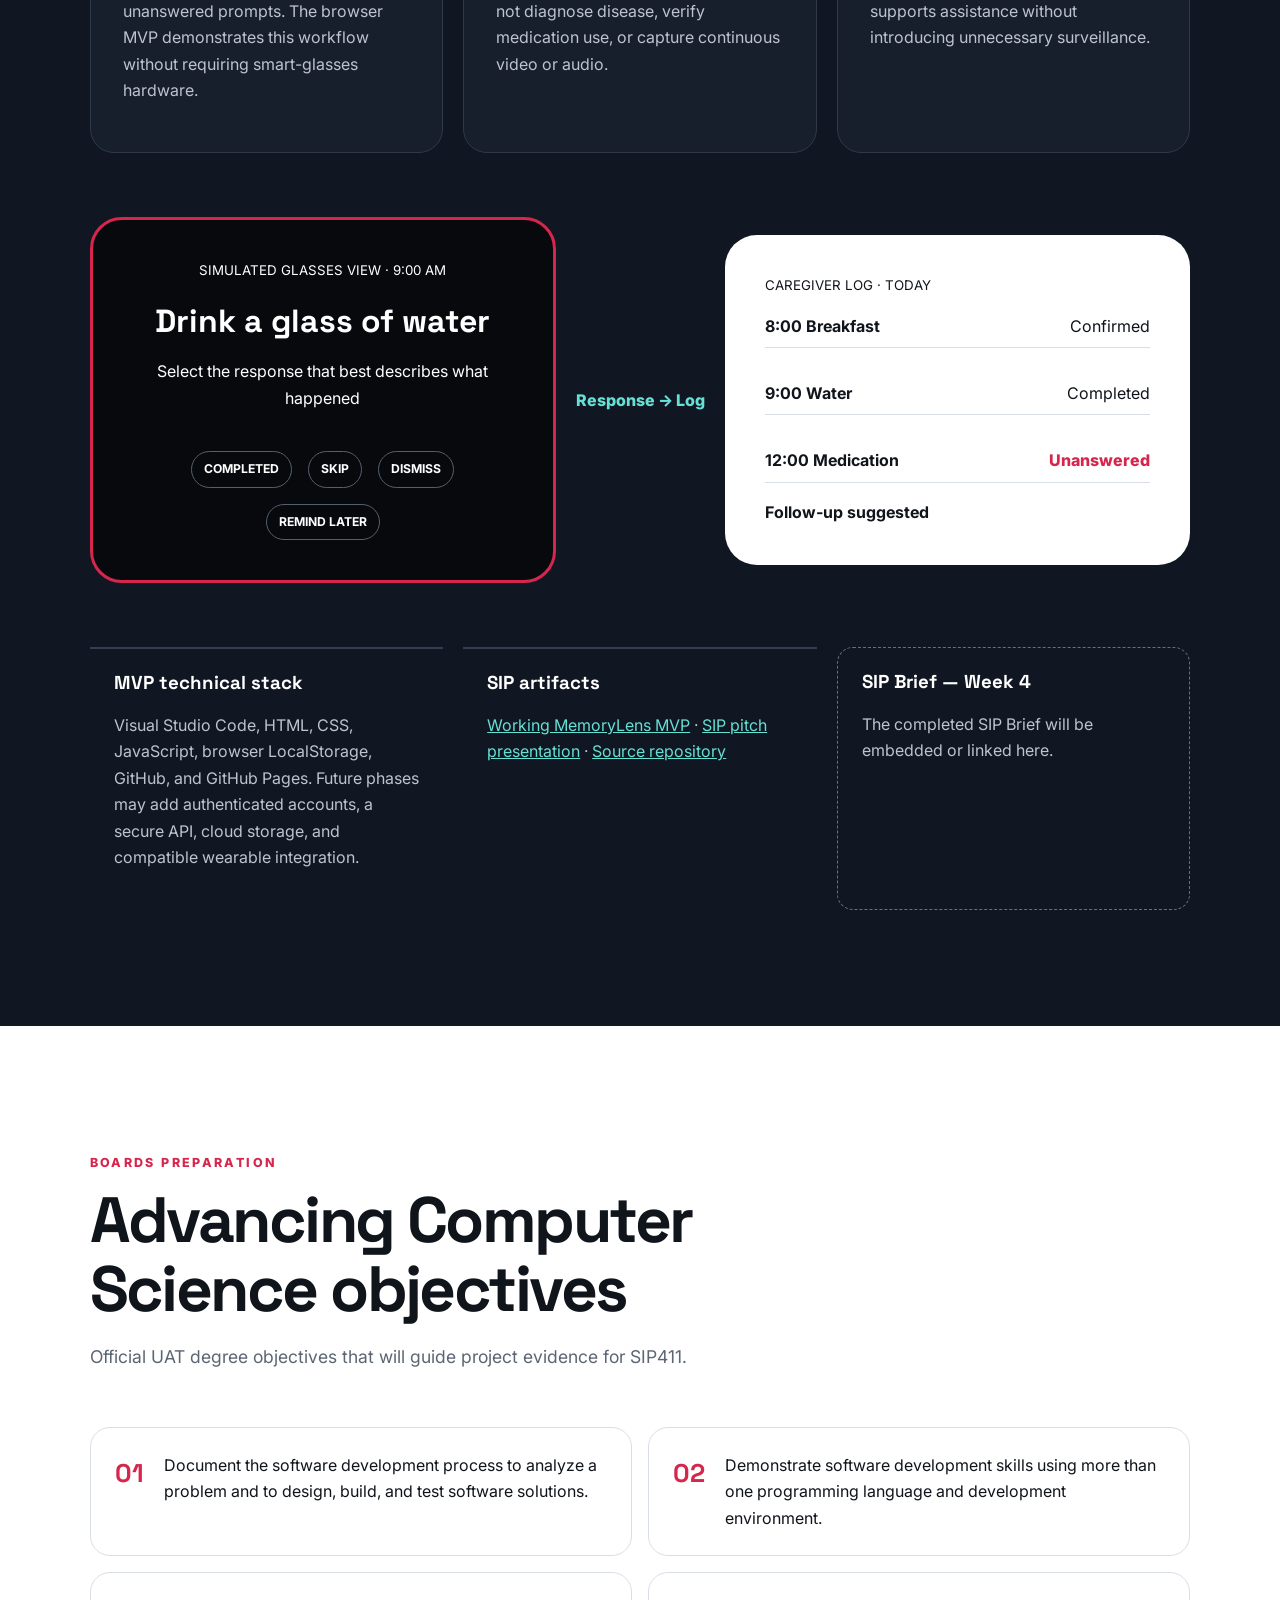
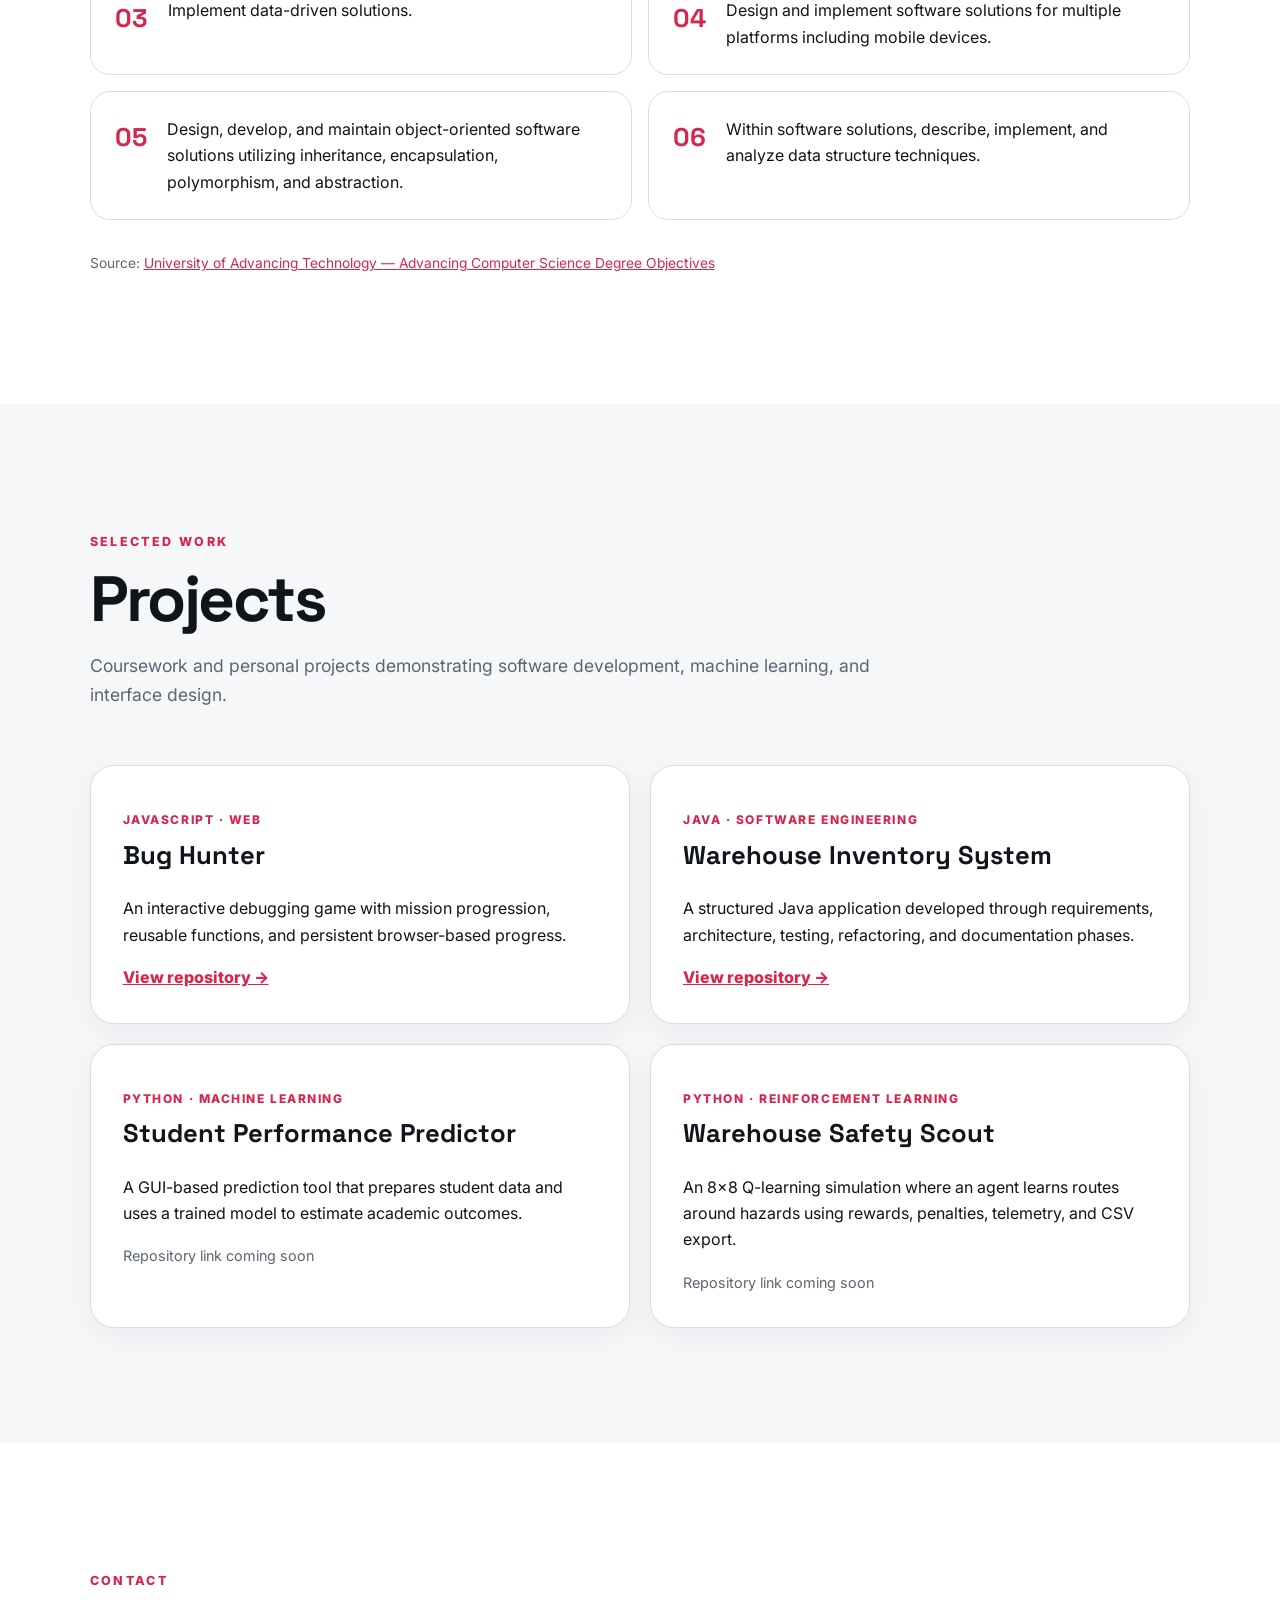
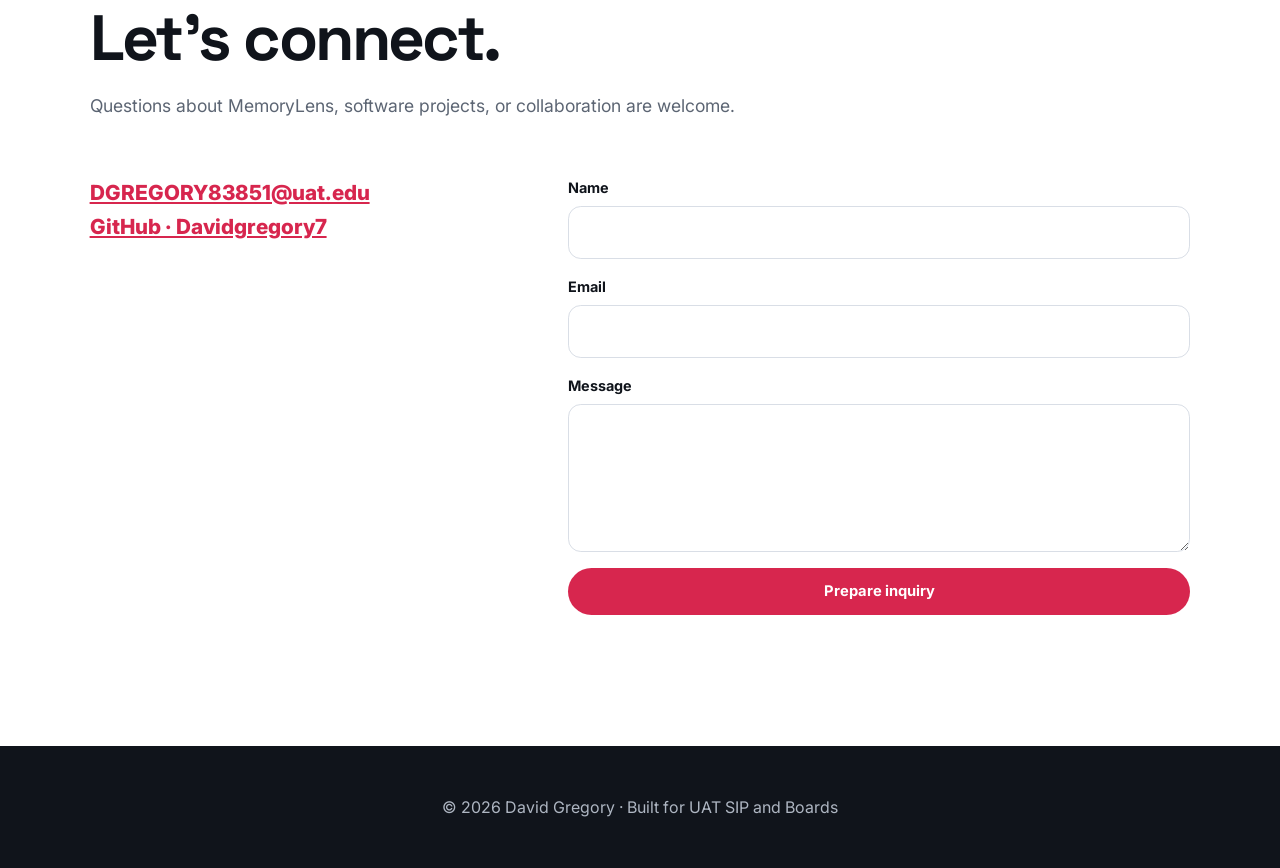
==== commit e92b16ac: "Refresh cached portfolio stylesheet" ====
--- a/index.html
+++ b/index.html
@@ -8,7 +8,7 @@
   <link rel="preconnect" href="https://fonts.googleapis.com">
   <link rel="preconnect" href="https://fonts.gstatic.com" crossorigin>
   <link href="https://fonts.googleapis.com/css2?family=Inter:wght@400;500;600;700;800&family=Space+Grotesk:wght@500;600;700&display=swap" rel="stylesheet">
-  <link rel="stylesheet" href="styles.css">
+  <link rel="stylesheet" href="styles.css?v=2">
   <script src="script.js" defer></script>
 </head>
 <body>
--- a/styles.css
+++ b/styles.css
@@ -1 +1 @@
-:root{--ink:#10141b;--muted:#5c6573;--paper:#f6f7f9;--white:#fff;--accent:#d7264e;--accent2:#8b1538;--line:#d9dee6;--dark:#111722;--cyan:#66e0d5;--shadow:0 20px 50px rgba(15,23,42,.12)}*{box-sizing:border-box}html{scroll-behavior:smooth;scroll-padding-top:90px}body{margin:0;color:var(--ink);background:var(--white);font-family:Inter,system-ui,sans-serif;line-height:1.65}a{color:inherit}h1,h2,h3{font-family:"Space Grotesk",sans-serif;line-height:1.08;margin-top:0}h1{font-size:clamp(3rem,7vw,6.4rem);letter-spacing:-.055em;margin-bottom:1.4rem}h2{font-size:clamp(2.3rem,5vw,4.5rem);letter-spacing:-.04em;margin-bottom:1rem}.site-header{position:sticky;top:0;z-index:10;display:flex;align-items:center;justify-content:space-between;padding:1rem clamp(1.25rem,5vw,5rem);background:rgba(255,255,255,.9);backdrop-filter:blur(18px);border-bottom:1px solid rgba(217,222,230,.8)}.brand{display:flex;align-items:center;gap:.75rem;font-weight:800;text-decoration:none}.brand span{display:grid;place-items:center;width:2.5rem;height:2.5rem;background:var(--ink);color:#fff;border-radius:.75rem}.site-header nav{display:flex;gap:1.6rem}.site-header nav a{text-decoration:none;font-weight:600;font-size:.92rem}.site-header nav a:hover,.site-header nav a.active{color:var(--accent)}.menu-button{display:none}.section{padding:clamp(5rem,9vw,9rem) clamp(1.25rem,7vw,7rem)}.hero{min-height:calc(100vh - 74px);display:grid;grid-template-columns:1.5fr .7fr;align-items:center;gap:clamp(3rem,7vw,8rem);background:radial-gradient(circle at 80% 25%,#ffe3ea 0,transparent 33%),linear-gradient(180deg,#fff,var(--paper))}.eyebrow{text-transform:uppercase;letter-spacing:.19em;font-size:.78rem;font-weight:800;color:var(--accent)}.lead{max-width:720px;font-size:clamp(1.05rem,1.7vw,1.35rem);color:var(--muted)}.actions{display:flex;gap:1rem;flex-wrap:wrap;margin-top:2rem}.button{display:inline-flex;justify-content:center;border:0;border-radius:999px;padding:.9rem 1.35rem;font:700 .92rem Inter;text-decoration:none;cursor:pointer}.primary{background:var(--accent);color:#fff}.primary:hover{background:var(--accent2)}.secondary{border:1px solid var(--line);background:#fff}.hero-card{display:flex;flex-direction:column;gap:1rem;background:var(--ink);color:#fff;border-radius:2rem;padding:2.25rem;box-shadow:var(--shadow);transform:rotate(2deg)}.hero-card p{color:var(--cyan);font-size:.8rem;text-transform:uppercase;letter-spacing:.16em;font-weight:800}.hero-card strong{font-family:"Space Grotesk";font-size:1.35rem;border-bottom:1px solid #343b47;padding-bottom:1rem}.section-heading{max-width:800px;margin-bottom:3.5rem}.section-heading>p:last-child{font-size:1.1rem;color:var(--muted)}.dark-section{background:var(--dark);color:#fff}.dark-section .section-heading>p:last-child{color:#aeb6c2}.feature-grid,.project-grid,.resource-grid{display:grid;grid-template-columns:repeat(3,1fr);gap:1.25rem}.feature{padding:2rem;border:1px solid #303947;border-radius:1.5rem;background:#171f2c}.feature>span{color:var(--cyan);font-weight:800}.feature h3{font-size:1.45rem;margin-top:1.5rem}.feature p{color:#bdc4ce}.prototype{display:grid;grid-template-columns:1fr auto 1fr;align-items:center;gap:1.25rem;margin:4rem 0}.glasses-card,.log-card{min-height:310px;border-radius:2rem;padding:2.5rem;display:flex;flex-direction:column;justify-content:center}.glasses-card{background:#07090d;border:3px solid var(--accent);text-align:center}.glasses-card h3{font-size:2rem;margin:1.4rem 0 .25rem}.response-row{display:flex;justify-content:center;gap:1rem;flex-wrap:wrap;margin-top:1.5rem}.response-row b{padding:.45rem .75rem;border:1px solid #536071;border-radius:999px;font-size:.76rem;text-transform:uppercase}.log-card{background:#fff;color:var(--ink)}.log-card p{display:flex;justify-content:space-between;border-bottom:1px solid var(--line);padding-bottom:.5rem}.warning{color:var(--accent);font-weight:800}.flow{color:var(--cyan);font-weight:800}.resource-grid>div{padding:1.5rem;border-top:2px solid #344051}.resource-grid p{color:#bdc4ce}.resource-grid a{color:var(--cyan)}.placeholder{border:1px dashed #667180!important;border-radius:1rem}.objectives{list-style:none;padding:0;display:grid;grid-template-columns:1fr 1fr;gap:1rem}.objectives li{display:grid;grid-template-columns:auto 1fr;gap:1.25rem;padding:1.5rem;border:1px solid var(--line);border-radius:1.25rem}.objectives span{font-family:"Space Grotesk";font-size:1.6rem;color:var(--accent);font-weight:700}.objectives p{margin:0}.source-note{margin-top:2rem;color:var(--muted);font-size:.86rem}.source-note a{color:var(--accent)}.soft-section{background:var(--paper)}.project-grid{grid-template-columns:repeat(2,1fr)}.project{background:#fff;border:1px solid var(--line);border-radius:1.5rem;padding:2rem;box-shadow:0 8px 30px rgba(15,23,42,.05)}.project h3{font-size:1.6rem}.project .tag{color:var(--accent);font-size:.75rem;text-transform:uppercase;letter-spacing:.13em;font-weight:800}.project a{font-weight:800;color:var(--accent)}.project span{color:var(--muted);font-size:.9rem}.contact-section{background:#fff}.contact-layout{display:grid;grid-template-columns:.8fr 1.2fr;gap:4rem}.contact-links a{font-size:1.3rem;font-weight:800;color:var(--accent)}.needs-update{margin-top:2rem;padding:1rem;background:#fff4d6;border-left:4px solid #e6a700}.contact-form{display:grid;gap:1rem}.contact-form label{font-weight:700;font-size:.9rem}.contact-form input,.contact-form textarea{display:block;width:100%;margin-top:.4rem;border:1px solid var(--line);border-radius:.8rem;padding:.85rem;font:inherit}.contact-form input:focus,.contact-form textarea:focus{outline:3px solid rgba(215,38,78,.18);border-color:var(--accent)}#form-status{margin:0;color:var(--muted)}footer{padding:2rem;text-align:center;background:var(--ink);color:#aeb6c2}.reveal{opacity:0;transform:translateY(18px);transition:opacity .6s ease,transform .6s ease}.reveal.visible{opacity:1;transform:none}@media (prefers-reduced-motion:reduce){html{scroll-behavior:auto}.reveal{opacity:1;transform:none;transition:none}}@media(max-width:850px){.hero,.contact-layout{grid-template-columns:1fr}.feature-grid,.resource-grid{grid-template-columns:1fr}.prototype{grid-template-columns:1fr}.flow{text-align:center}.objectives,.project-grid{grid-template-columns:1fr}.menu-button{display:block;background:var(--ink);color:#fff;border:0;border-radius:.6rem;padding:.6rem .85rem}.site-header nav{display:none;position:absolute;top:100%;left:0;right:0;flex-direction:column;background:#fff;padding:1.25rem;border-bottom:1px solid var(--line)}.site-header nav.open{display:flex}.hero-card{transform:none}}
+:root{--ink:#10141b;--muted:#5c6573;--paper:#f6f7f9;--white:#fff;--accent:#d7264e;--accent2:#8b1538;--line:#d9dee6;--dark:#111722;--cyan:#66e0d5;--shadow:0 20px 50px rgba(15,23,42,.12)}*{box-sizing:border-box}html{scroll-behavior:smooth;scroll-padding-top:90px}body{margin:0;color:var(--ink);background:var(--white);font-family:Inter,system-ui,sans-serif;line-height:1.65}a{color:inherit}h1,h2,h3{font-family:"Space Grotesk",sans-serif;line-height:1.08;margin-top:0}h1{font-size:clamp(3rem,7vw,6.4rem);letter-spacing:-.055em;margin-bottom:1.4rem}h2{font-size:clamp(2.3rem,5vw,4.5rem);letter-spacing:-.04em;margin-bottom:1rem}.site-header{position:sticky;top:0;z-index:10;display:flex;align-items:center;justify-content:space-between;padding:1rem clamp(1.25rem,5vw,5rem);background:rgba(255,255,255,.9);backdrop-filter:blur(18px);border-bottom:1px solid rgba(217,222,230,.8)}.brand{display:flex;align-items:center;gap:.75rem;font-weight:800;text-decoration:none}.brand span{display:grid;place-items:center;width:2.5rem;height:2.5rem;background:var(--ink);color:#fff;border-radius:.75rem}.site-header nav{display:flex;gap:1.6rem}.site-header nav a{text-decoration:none;font-weight:600;font-size:.92rem}.site-header nav a:hover,.site-header nav a.active{color:var(--accent)}.menu-button{display:none}.section{padding:clamp(5rem,9vw,9rem) clamp(1.25rem,7vw,7rem)}.hero{min-height:calc(100vh - 74px);display:grid;grid-template-columns:1.5fr .7fr;align-items:center;gap:clamp(3rem,7vw,8rem);background:radial-gradient(circle at 80% 25%,#ffe3ea 0,transparent 33%),linear-gradient(180deg,#fff,var(--paper))}.eyebrow{text-transform:uppercase;letter-spacing:.19em;font-size:.78rem;font-weight:800;color:var(--accent)}.lead{max-width:720px;font-size:clamp(1.05rem,1.7vw,1.35rem);color:var(--muted)}.actions{display:flex;gap:1rem;flex-wrap:wrap;margin-top:2rem}.button{display:inline-flex;justify-content:center;border:0;border-radius:999px;padding:.9rem 1.35rem;font:700 .92rem Inter;text-decoration:none;cursor:pointer}.primary{background:var(--accent);color:#fff}.primary:hover{background:var(--accent2)}.secondary{border:1px solid var(--line);background:#fff;color:var(--ink)}.hero-card{display:flex;flex-direction:column;gap:1rem;background:var(--ink);color:#fff;border-radius:2rem;padding:2.25rem;box-shadow:var(--shadow);transform:rotate(2deg)}.hero-card p{color:var(--cyan);font-size:.8rem;text-transform:uppercase;letter-spacing:.16em;font-weight:800}.hero-card strong{font-family:"Space Grotesk";font-size:1.35rem;border-bottom:1px solid #343b47;padding-bottom:1rem}.section-heading{max-width:800px;margin-bottom:3.5rem}.section-heading>p:last-child{font-size:1.1rem;color:var(--muted)}.dark-section{background:var(--dark);color:#fff}.dark-section .section-heading>p:last-child{color:#aeb6c2}.feature-grid,.project-grid,.resource-grid{display:grid;grid-template-columns:repeat(3,1fr);gap:1.25rem}.feature{padding:2rem;border:1px solid #303947;border-radius:1.5rem;background:#171f2c}.feature>span{color:var(--cyan);font-weight:800}.feature h3{font-size:1.45rem;margin-top:1.5rem}.feature p{color:#bdc4ce}.prototype{display:grid;grid-template-columns:1fr auto 1fr;align-items:center;gap:1.25rem;margin:4rem 0}.glasses-card,.log-card{min-height:310px;border-radius:2rem;padding:2.5rem;display:flex;flex-direction:column;justify-content:center}.glasses-card{background:#07090d;border:3px solid var(--accent);text-align:center}.glasses-card h3{font-size:2rem;margin:1.4rem 0 .25rem}.response-row{display:flex;justify-content:center;gap:1rem;flex-wrap:wrap;margin-top:1.5rem}.response-row b{padding:.45rem .75rem;border:1px solid #536071;border-radius:999px;font-size:.76rem;text-transform:uppercase}.log-card{background:#fff;color:var(--ink)}.log-card p{display:flex;justify-content:space-between;border-bottom:1px solid var(--line);padding-bottom:.5rem}.warning{color:var(--accent);font-weight:800}.flow{color:var(--cyan);font-weight:800}.resource-grid>div{padding:1.5rem;border-top:2px solid #344051}.resource-grid p{color:#bdc4ce}.resource-grid a{color:var(--cyan)}.placeholder{border:1px dashed #667180!important;border-radius:1rem}.objectives{list-style:none;padding:0;display:grid;grid-template-columns:1fr 1fr;gap:1rem}.objectives li{display:grid;grid-template-columns:auto 1fr;gap:1.25rem;padding:1.5rem;border:1px solid var(--line);border-radius:1.25rem}.objectives span{font-family:"Space Grotesk";font-size:1.6rem;color:var(--accent);font-weight:700}.objectives p{margin:0}.source-note{margin-top:2rem;color:var(--muted);font-size:.86rem}.source-note a{color:var(--accent)}.soft-section{background:var(--paper)}.project-grid{grid-template-columns:repeat(2,1fr)}.project{background:#fff;border:1px solid var(--line);border-radius:1.5rem;padding:2rem;box-shadow:0 8px 30px rgba(15,23,42,.05)}.project h3{font-size:1.6rem}.project .tag{color:var(--accent);font-size:.75rem;text-transform:uppercase;letter-spacing:.13em;font-weight:800}.project a{font-weight:800;color:var(--accent)}.project span{color:var(--muted);font-size:.9rem}.contact-section{background:#fff}.contact-layout{display:grid;grid-template-columns:.8fr 1.2fr;gap:4rem}.contact-links a{font-size:1.3rem;font-weight:800;color:var(--accent)}.needs-update{margin-top:2rem;padding:1rem;background:#fff4d6;border-left:4px solid #e6a700}.contact-form{display:grid;gap:1rem}.contact-form label{font-weight:700;font-size:.9rem}.contact-form input,.contact-form textarea{display:block;width:100%;margin-top:.4rem;border:1px solid var(--line);border-radius:.8rem;padding:.85rem;font:inherit}.contact-form input:focus,.contact-form textarea:focus{outline:3px solid rgba(215,38,78,.18);border-color:var(--accent)}#form-status{margin:0;color:var(--muted)}footer{padding:2rem;text-align:center;background:var(--ink);color:#aeb6c2}.reveal{opacity:0;transform:translateY(18px);transition:opacity .6s ease,transform .6s ease}.reveal.visible{opacity:1;transform:none}@media (prefers-reduced-motion:reduce){html{scroll-behavior:auto}.reveal{opacity:1;transform:none;transition:none}}@media(max-width:850px){.hero,.contact-layout{grid-template-columns:1fr}.feature-grid,.resource-grid{grid-template-columns:1fr}.prototype{grid-template-columns:1fr}.flow{text-align:center}.objectives,.project-grid{grid-template-columns:1fr}.menu-button{display:block;background:var(--ink);color:#fff;border:0;border-radius:.6rem;padding:.6rem .85rem}.site-header nav{display:none;position:absolute;top:100%;left:0;right:0;flex-direction:column;background:#fff;padding:1.25rem;border-bottom:1px solid var(--line)}.site-header nav.open{display:flex}.hero-card{transform:none}}
